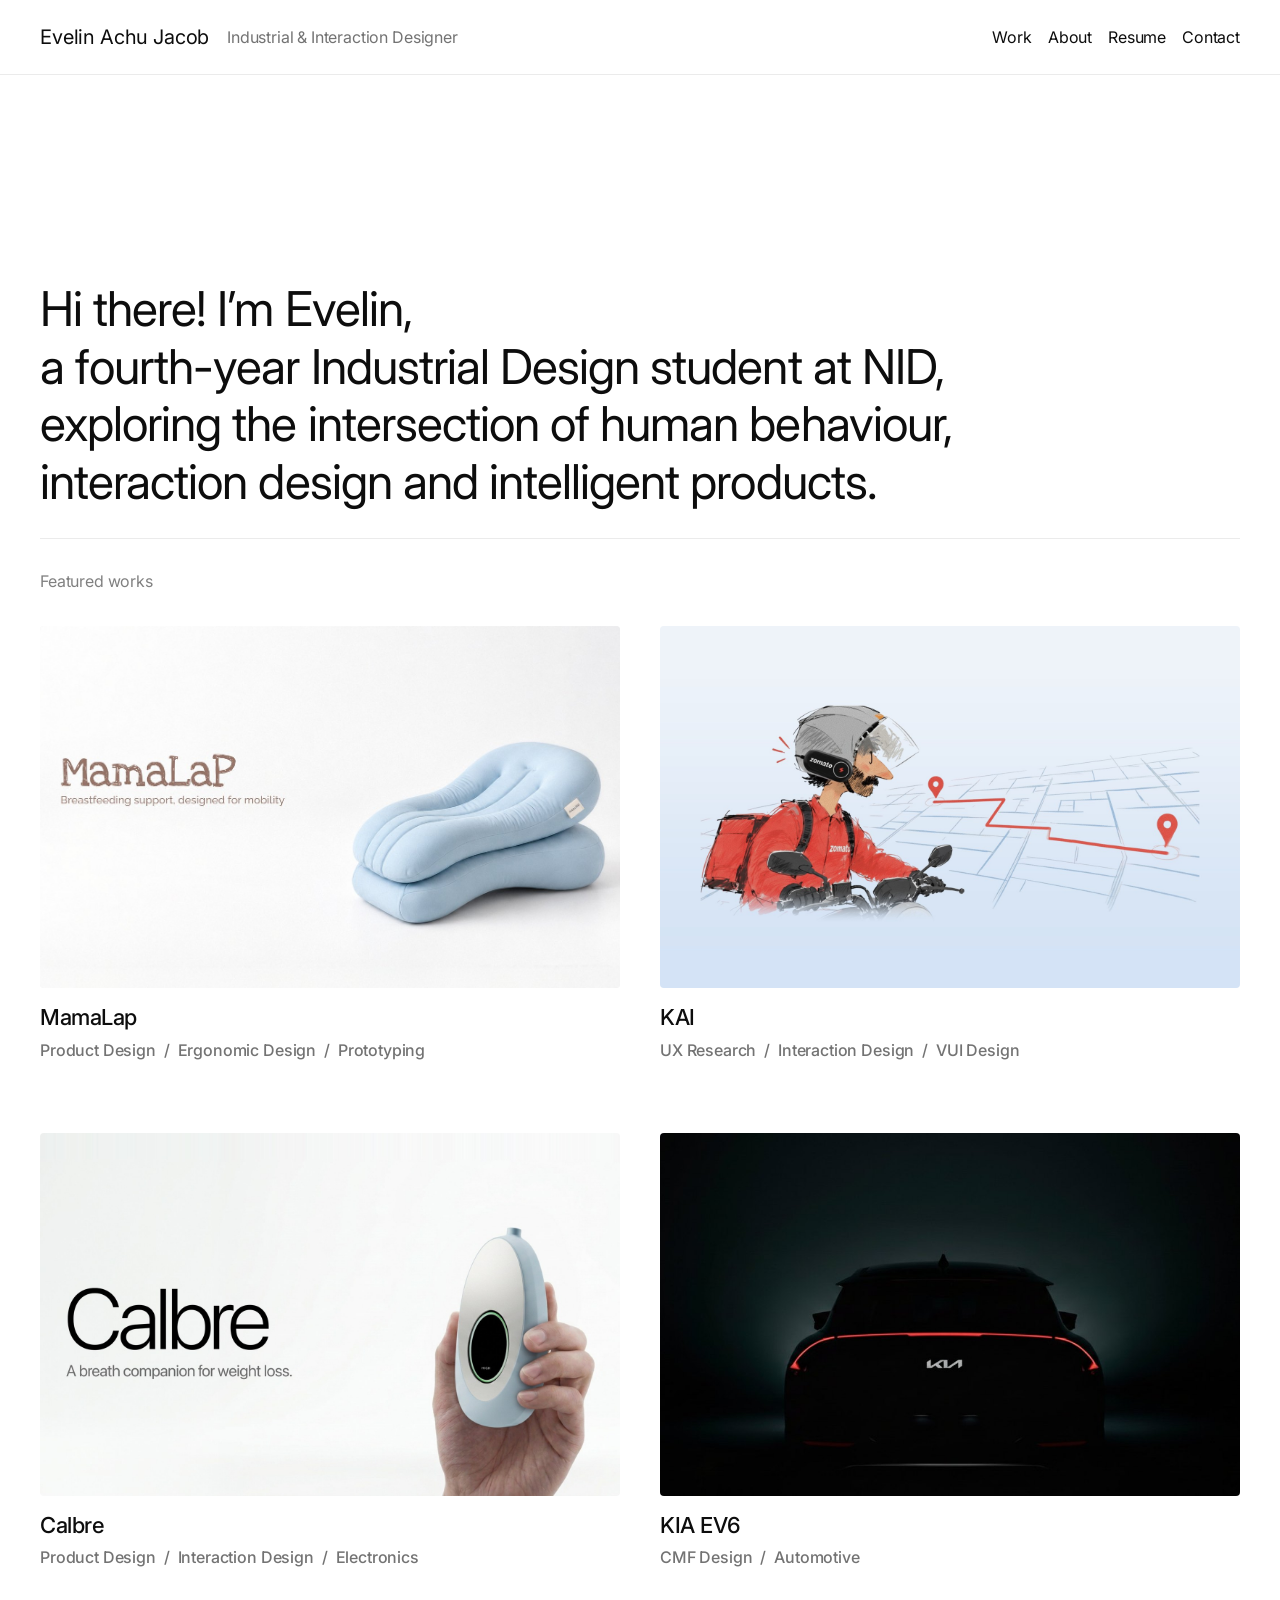
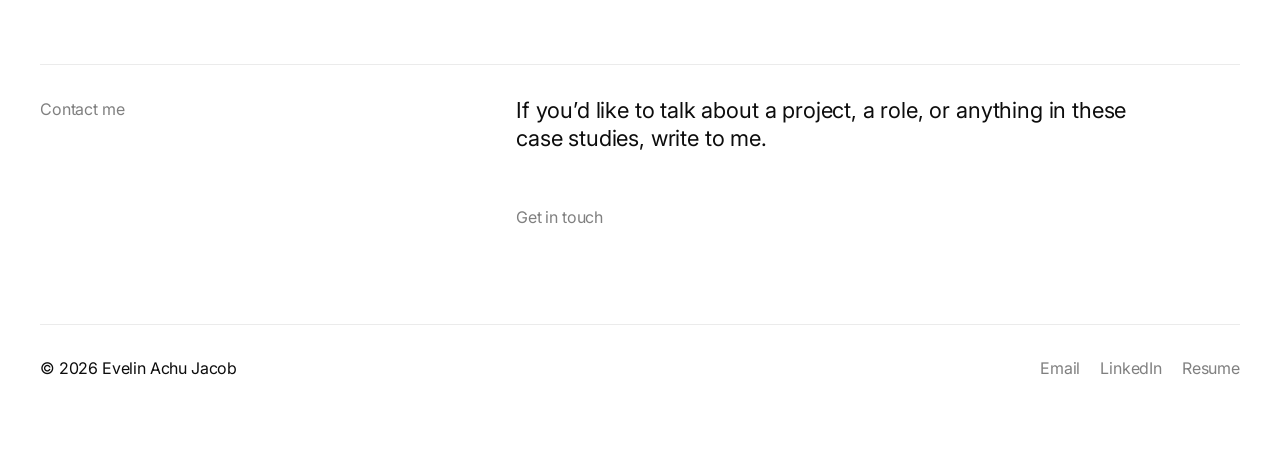
==== index.html @ afe56966 "About page and "Next project" at the end of each case study about.html after poombloom.com/about: bi" ====
<!doctype html>
<html lang="en">
<meta charset="utf-8">
<meta name="viewport" content="width=device-width,initial-scale=1">
<title>Evelin Achu Jacob</title>
<script src="cursor.js"></script>
<meta name="description" content="Evelin Achu Jacob, a fourth-year Industrial Design student at NID exploring human behaviour, interaction design and intelligent products.">
<link rel="stylesheet" href="https://fonts.googleapis.com/css2?family=Inter:opsz,wght@14..32,300..500&display=swap">
<style>
/* layout after poombloom.com: header row, big greeting, label/content rows split by hairlines */
:root{
  --ink:#0d0d0d; --soft:#737373; --mute:#808080; --line:#ebebeb; --bg:#fff;
  --sans:"Inter",system-ui,-apple-system,sans-serif;
  --ease:cubic-bezier(.16,1,.3,1);
}
*{box-sizing:border-box}
html{scroll-behavior:smooth}
body{margin:0;background:var(--bg);color:var(--ink);font:400 16px/1.4 var(--sans);font-optical-sizing:auto;letter-spacing:-.01em;-webkit-font-smoothing:antialiased}
a{color:inherit;text-decoration:none}
img{display:block;max-width:100%}
.pad{padding:0 40px}

/* header */
.head{height:75px;display:flex;align-items:center;border-bottom:1px solid var(--line)}
.head .name{font-size:20px;width:187px}
.head .role{color:var(--soft)}
.head nav{margin-left:auto;display:flex;gap:16px}
.head nav a{transition:color .2s}
.head nav a:hover{color:var(--soft)}

/* greeting */
.hero{padding-top:205px;padding-bottom:28px}
.hero h1{margin:0;font-weight:400;font-size:48px;line-height:1.2;letter-spacing:-.02em}

/* label / content rows */
.row{border-top:1px solid var(--line)}
.bar{display:flex;justify-content:space-between;align-items:baseline;padding:31px 0 33px}
.label{color:var(--mute);margin:0}
.split{display:grid;grid-template-columns:476px 1fr;padding:32px 0 96px}
.split .label{line-height:1.5}

/* work grid */
.work{padding-bottom:96px}
.grid{display:grid;grid-template-columns:1fr 1fr;column-gap:40px;row-gap:72px}
.card{position:relative;display:block}
.card .img{position:relative;aspect-ratio:16/10;overflow:hidden;border-radius:4px;background:#f3f3f3}
.card img{width:100%;height:100%;object-fit:cover;transition:transform .8s var(--ease)}
/* hover: a slight zoom and a one-line description on a soft dark fade (no white wash) */
.hint{position:absolute;left:0;right:0;bottom:0;margin:0;padding:56px 24px 20px;color:#fff;line-height:1.35;background:linear-gradient(to top,rgba(13,13,13,.55),rgba(13,13,13,0));opacity:0;transform:translateY(8px);transition:opacity .45s var(--ease),transform .6s var(--ease)}
.card:hover img,.card:focus-visible img{transform:scale(1.03)}
.card:hover .hint,.card:focus-visible .hint{opacity:1;transform:none}
/* title + tags under each picture, after poombloom.com/work */
.meta{padding-top:16px}
.meta h2{margin:0;font-weight:500;font-size:22px;line-height:1.2;letter-spacing:-.02em}
.tags{margin:8px 0 0;color:var(--soft);font-weight:500}
.tags span+span::before{content:"/";margin:0 8px}

/* about + contact */
.big{margin:0;max-width:620px;font-size:22px;line-height:1.24}
.small{margin:24px 0 0;max-width:620px;color:var(--soft)}
.quote{margin:24px 0 0;max-width:620px;color:var(--soft)}
.quote cite{font-style:normal;white-space:nowrap}
.more{display:inline-block;margin-top:54px;color:var(--mute);transition:color .2s}
.more:hover{color:var(--ink)}

/* footer */
footer{display:flex;justify-content:space-between;align-items:baseline;padding:32px 0 72px}
footer .links{display:flex;gap:20px}
footer .links a{color:var(--mute);transition:color .2s}
footer .links a:hover{color:var(--ink)}

/* sections rise into view */
.rise{opacity:0;transform:translateY(60px);transition:opacity .9s var(--ease),transform .9s var(--ease)}
.rise.in{opacity:1;transform:none}

@media (max-width:1199px){
  .split{grid-template-columns:1fr;row-gap:20px}
  .head .role{display:none}
}
@media (max-width:809px){
  .pad{padding:0 20px}
  .head .name{width:auto;font-size:17px}
  .head nav{gap:14px}
  .head .nav-work{display:none}
  .hero{padding-top:110px}
  .hero h1{font-size:34px}
  .hero h1 br{display:none}
  .grid{grid-template-columns:1fr;row-gap:48px}
  .meta h2{font-size:19px}
  .split,.work{padding-bottom:64px}
  footer{flex-direction:column;gap:14px}
}
@media (prefers-reduced-motion:reduce){
  .rise{opacity:1;transform:none;transition:none}
  .card img,.hint{transition:none}
}
</style>

<header class="head pad">
  <a class="name" href="./">Evelin Achu Jacob</a>
  <span class="role">Industrial &amp; Interaction Designer</span>
  <nav>
    <a class="nav-work" href="#work">Work</a>
    <a href="about.html">About</a>
    <a href="resume.pdf" target="_blank" rel="noopener" data-cursor-text="Open resume">Resume</a>
    <a href="#contact">Contact</a>
  </nav>
</header>

<main>
  <section class="hero pad rise">
    <h1>Hi there! I&rsquo;m Evelin,<br>a fourth-year Industrial Design student at NID,<br>exploring the intersection of human behaviour,<br>interaction design and intelligent products.</h1>
  </section>

  <section class="work pad rise" id="work">
    <div class="row bar">
      <p class="label">Featured works</p>
    </div>
    <!-- reading order across the rows: SPD, KAI, TCP, CMF -->
    <div class="grid">
      <a class="card" href="mamalap.html">
        <div class="img"><img style="object-position:69% 50%" src="images/home/spd-mamalap-hero-v2.jpg" width="1420" height="799" alt="MamaLap, a light blue two-part breastfeeding lap pillow, with the MamaLap wordmark"><p class="hint">Breastfeeding support for new mothers &middot; 2025</p></div>
        <div class="meta"><h2>MamaLap</h2><p class="tags"><span>Product Design</span><span>Ergonomic Design</span><span>Prototyping</span></p></div>
      </a>
      <a class="card" href="kai.html">
        <div class="img"><img src="images/home/kai.jpg?v=1030" width="1600" height="1000" alt="Delivery rider with a voice navigation device on the helmet"><p class="hint">Voice navigation for delivery riders &middot; 2026</p></div>
        <div class="meta"><h2>KAI</h2><p class="tags"><span>UX Research</span><span>Interaction Design</span><span>VUI Design</span></p></div>
      </a>
      <a class="card" href="calbre.html">
        <div class="img"><img src="images/home/tcp-calbre.jpg?v=1029" width="1600" height="1000" alt="Calbre, a handheld breath device"><p class="hint">A breath companion for weight maintenance &middot; 2026</p></div>
        <div class="meta"><h2>Calbre</h2><p class="tags"><span>Product Design</span><span>Interaction Design</span><span>Electronics</span></p></div>
      </a>
      <a class="card" href="cmf.html">
        <div class="img"><img src="images/home/cmf-ev6.jpg" width="1300" height="644" alt="Kia EV6 rear lights at night"><p class="hint">Colour, material and finish &middot; 2025</p></div>
        <div class="meta"><h2>KIA EV6</h2><p class="tags"><span>CMF Design</span><span>Automotive</span></p></div>
      </a>
    </div>
  </section>

  <section class="pad rise" id="contact">
    <div class="row split">
      <p class="label">Contact me</p>
      <div>
        <p class="big">If you&rsquo;d like to talk about a project, a role, or anything in these case studies, write to me.</p>
        <a class="more" href="mailto:jacobevelyn009@gmail.com">Get in touch</a>
      </div>
    </div>
  </section>
</main>

<div class="pad">
  <footer class="row">
    <span>&copy; 2026 Evelin Achu Jacob</span>
    <span class="links">
      <a href="mailto:jacobevelyn009@gmail.com">Email</a>
      <a href="https://www.linkedin.com/in/evelin-achu-jacob-a696622b6/" target="_blank" rel="noopener">LinkedIn</a>
      <a href="resume.pdf" target="_blank" rel="noopener" data-cursor-text="Open resume">Resume</a>
    </span>
  </footer>
</div>

<script>
(function(){
  var els=document.querySelectorAll('.rise');
  if(!('IntersectionObserver' in window)){ els.forEach(function(e){e.classList.add('in')}); return; }
  var io=new IntersectionObserver(function(es){
    es.forEach(function(e){ if(e.isIntersecting){ e.target.classList.add('in'); io.unobserve(e.target); } });
  },{rootMargin:'0px 0px -8% 0px'});
  els.forEach(function(e){ io.observe(e); });
})();
</script>
</html>
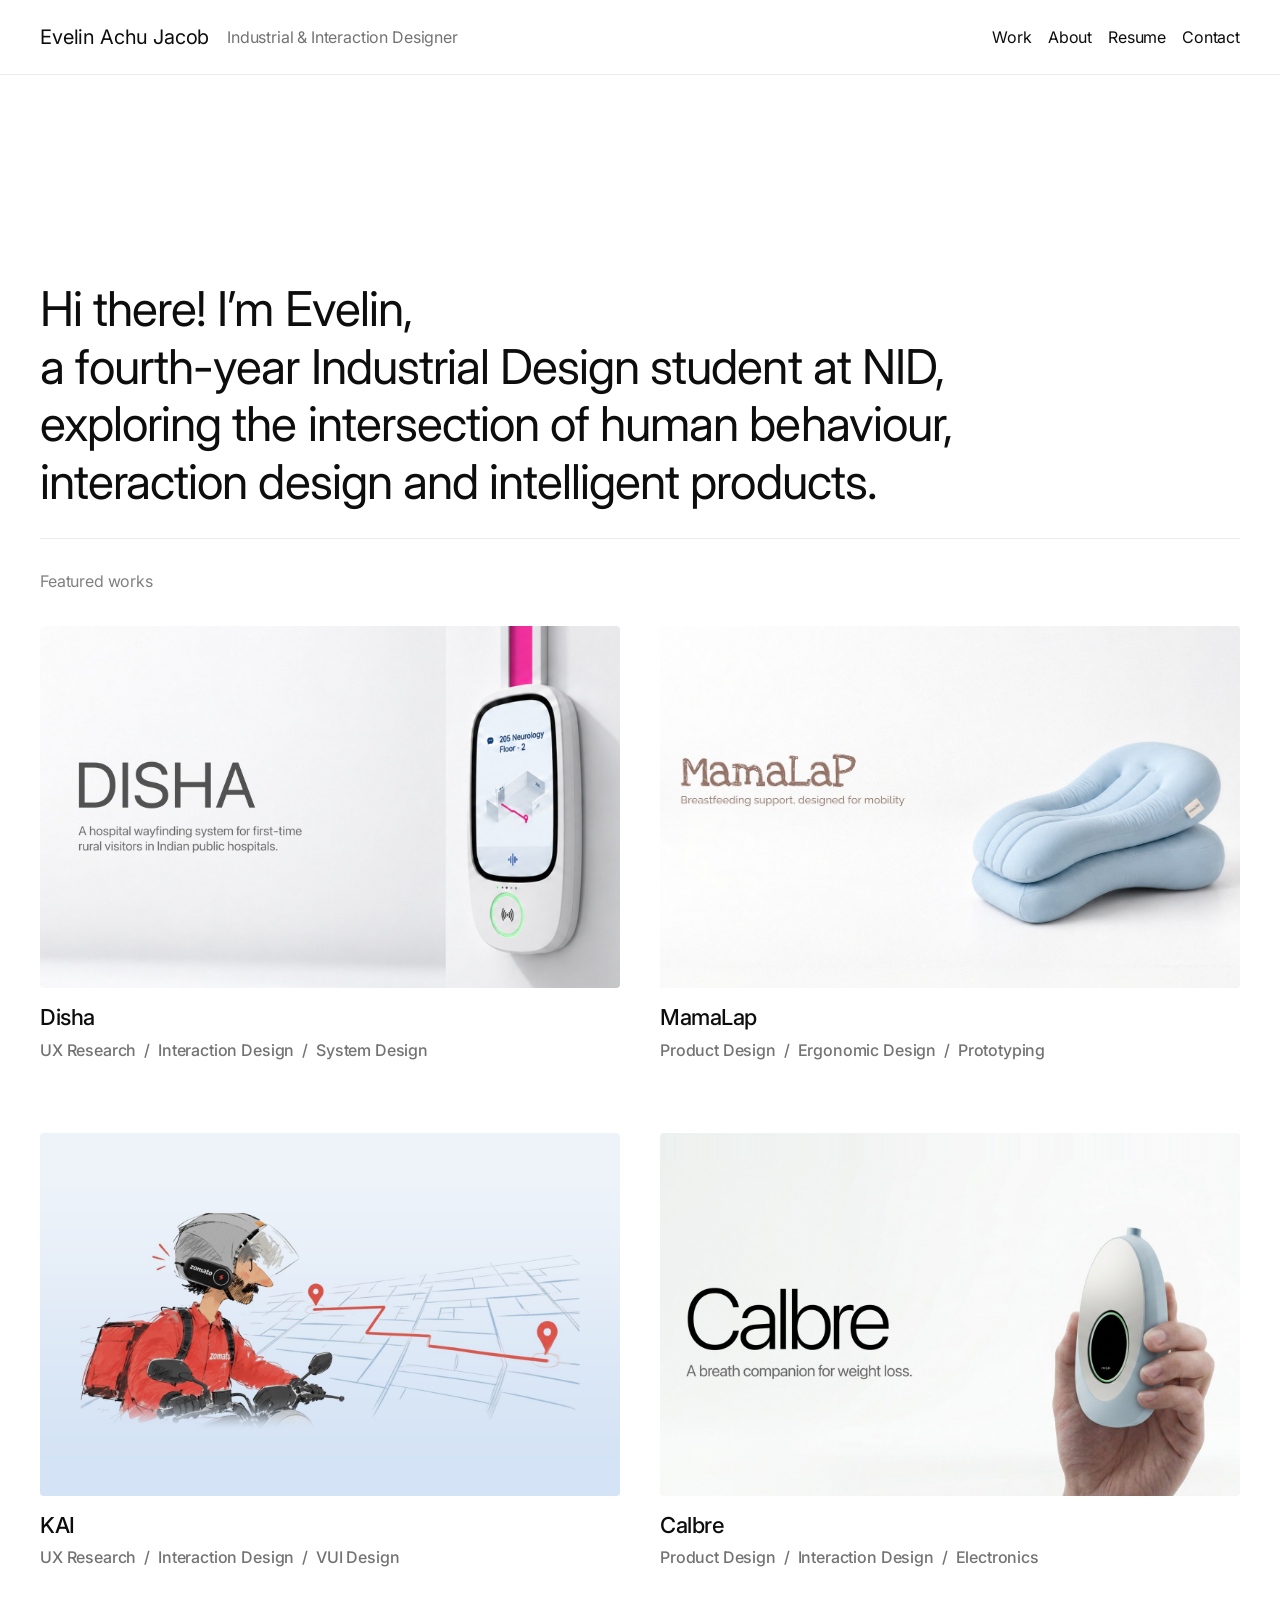
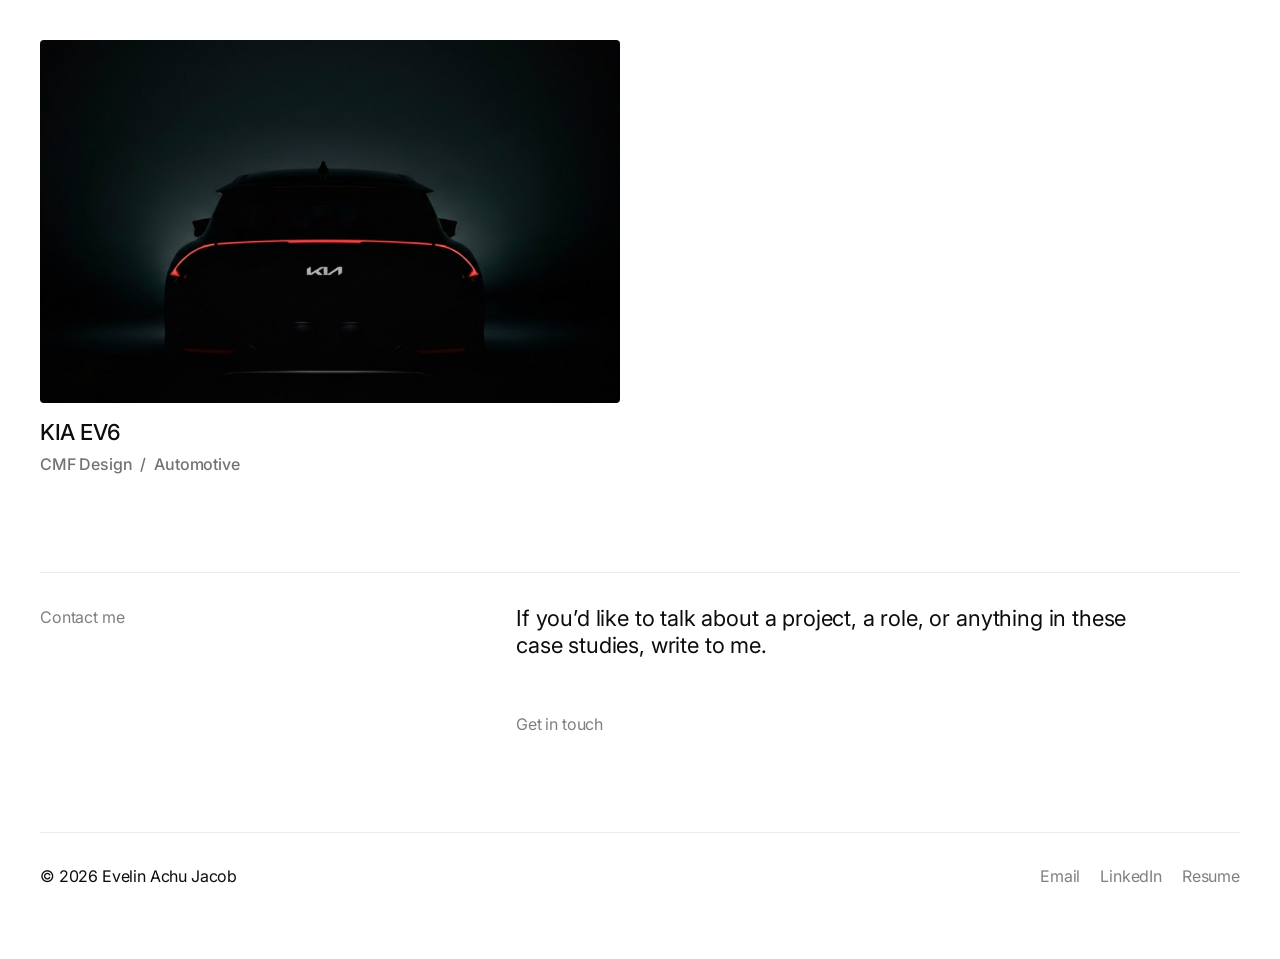
==== commit 25ba2ea2: "Disha case study from Figma Desktop - 1, first on the homepage disha.html is a Figma-canvas copy of " ====
--- a/index.html
+++ b/index.html
@@ -116,8 +116,12 @@
     <div class="row bar">
       <p class="label">Featured works</p>
     </div>
-    <!-- reading order across the rows: SPD, KAI, TCP, CMF -->
+    <!-- reading order across the rows: Disha, SPD, KAI, TCP, CMF -->
     <div class="grid">
+      <a class="card" href="disha.html">
+        <div class="img"><img src="images/home/disha.jpg?v=1103" width="1600" height="1000" alt="Disha, a wall-mounted hospital wayfinding kiosk"><p class="hint">Hospital wayfinding for first-time rural visitors</p></div>
+        <div class="meta"><h2>Disha</h2><p class="tags"><span>UX Research</span><span>Interaction Design</span><span>System Design</span></p></div>
+      </a>
       <a class="card" href="mamalap.html">
         <div class="img"><img style="object-position:69% 50%" src="images/home/spd-mamalap-hero-v2.jpg" width="1420" height="799" alt="MamaLap, a light blue two-part breastfeeding lap pillow, with the MamaLap wordmark"><p class="hint">Breastfeeding support for new mothers &middot; 2025</p></div>
         <div class="meta"><h2>MamaLap</h2><p class="tags"><span>Product Design</span><span>Ergonomic Design</span><span>Prototyping</span></p></div>
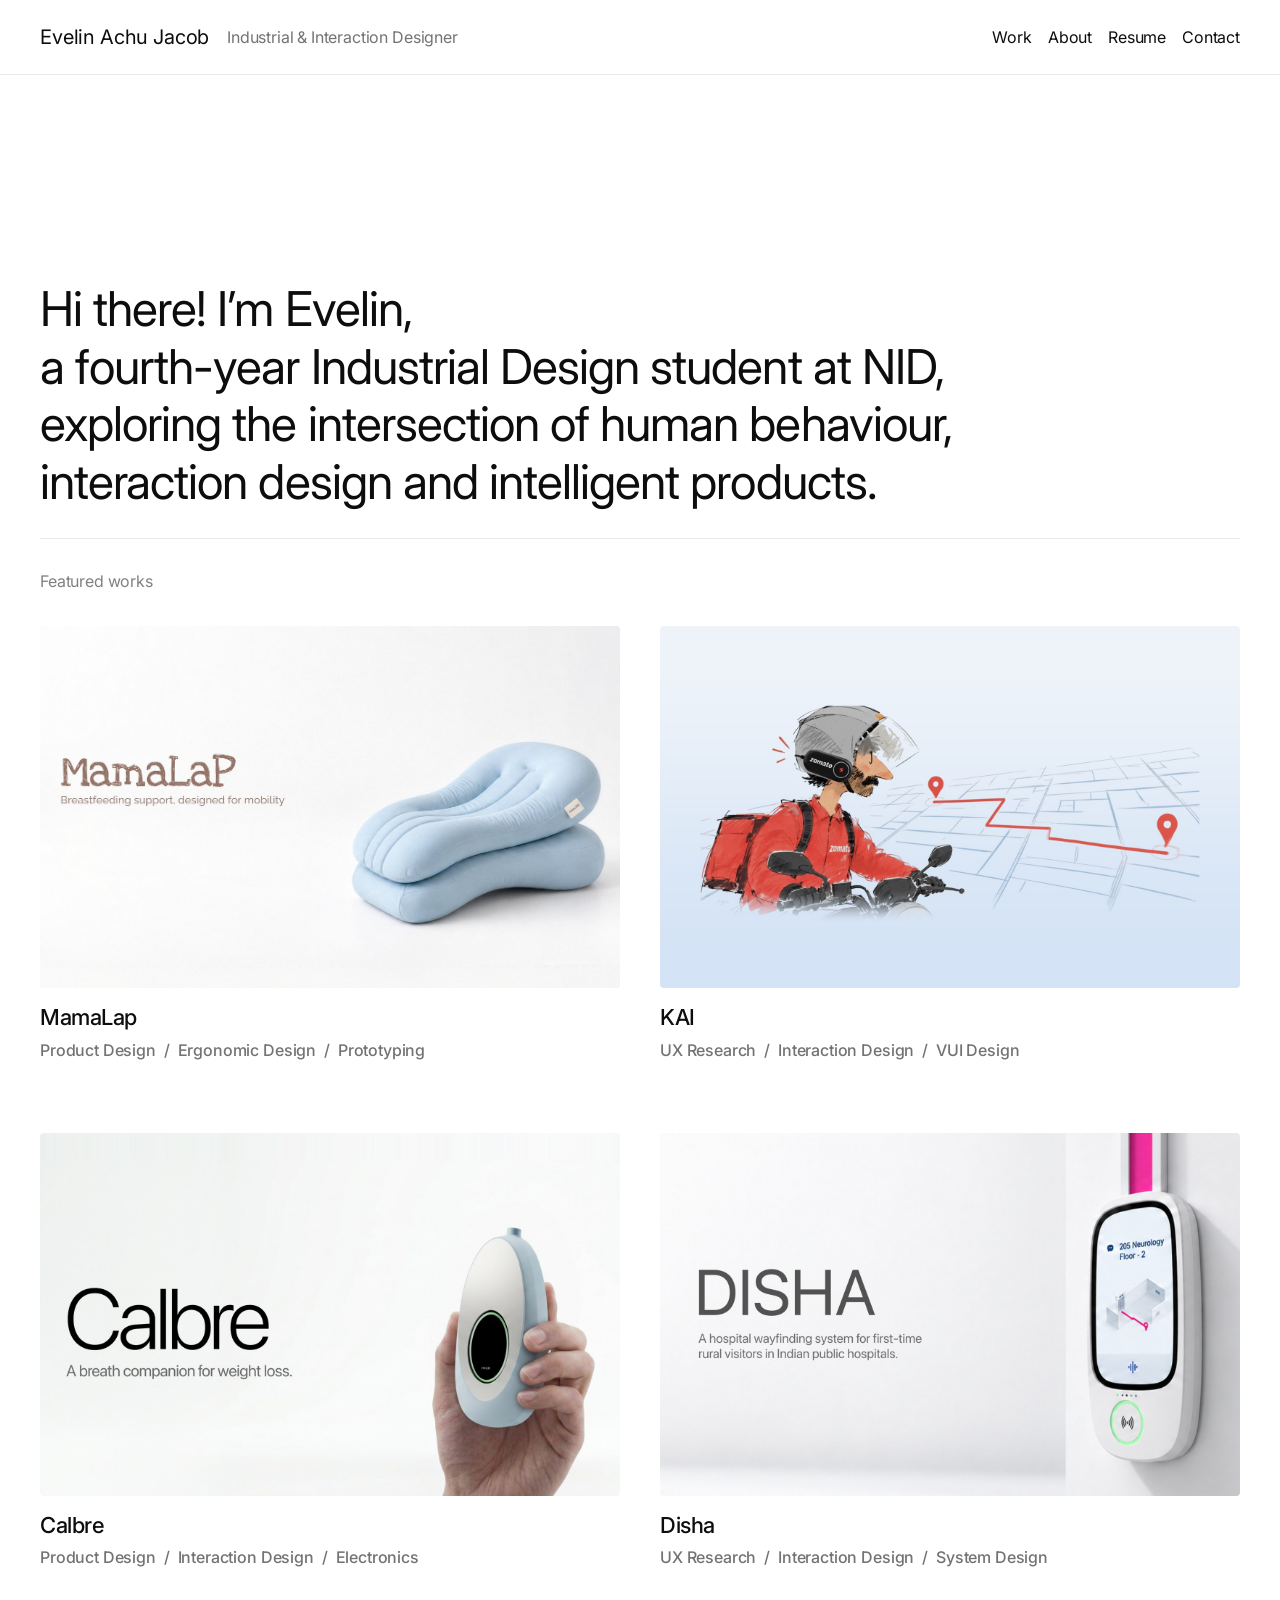
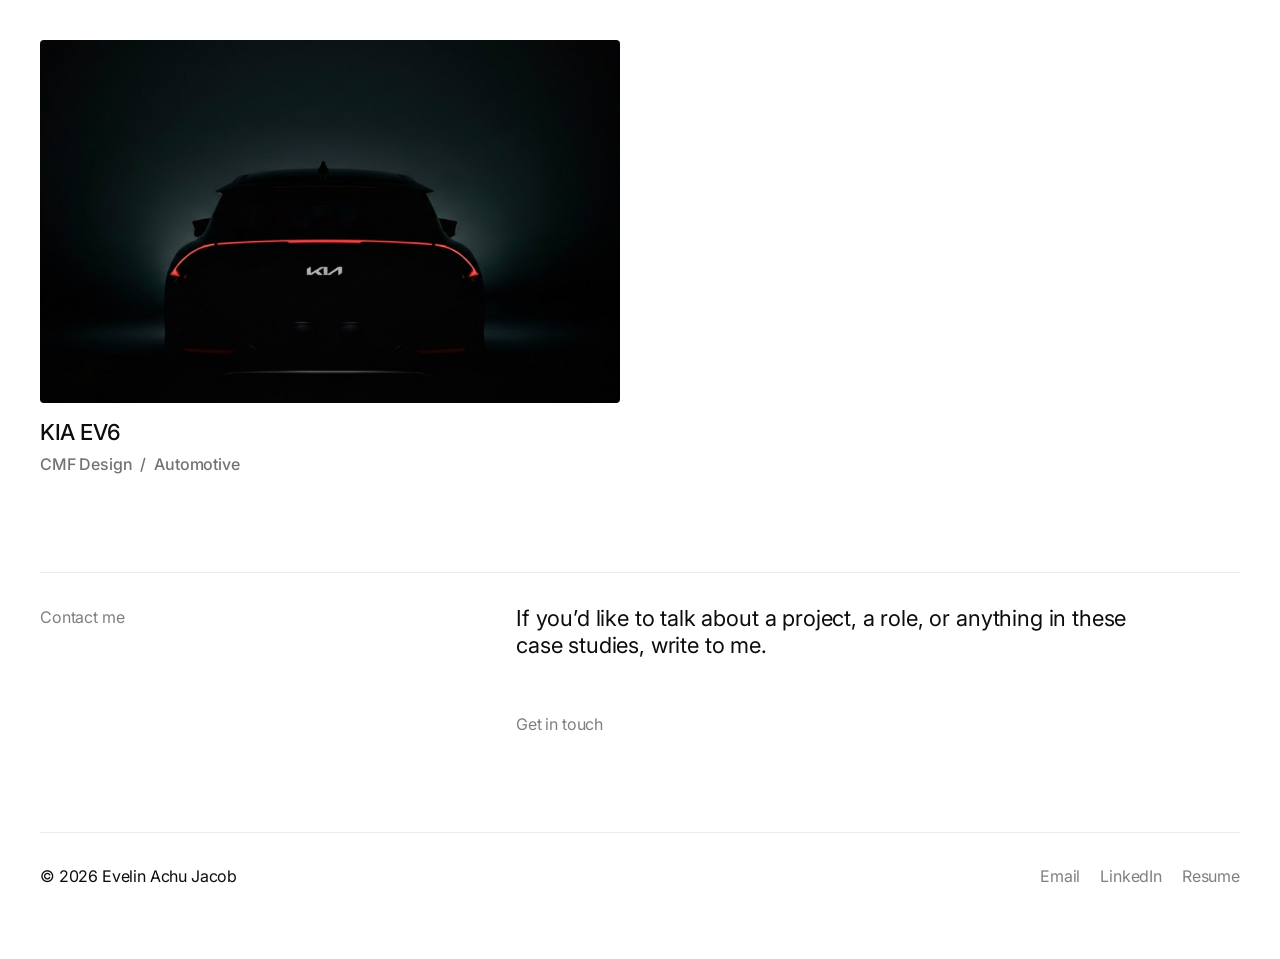
==== commit 5695b0eb: "Disha 4th on the homepage; "Selected direction" label added Homepage order is MamaLap, KAI, Calbre, " ====
--- a/index.html
+++ b/index.html
@@ -116,12 +116,8 @@
     <div class="row bar">
       <p class="label">Featured works</p>
     </div>
-    <!-- reading order across the rows: Disha, SPD, KAI, TCP, CMF -->
+    <!-- reading order across the rows: SPD, KAI, TCP, Disha, CMF -->
     <div class="grid">
-      <a class="card" href="disha.html">
-        <div class="img"><img src="images/home/disha.jpg?v=1103" width="1600" height="1000" alt="Disha, a wall-mounted hospital wayfinding kiosk"><p class="hint">Hospital wayfinding for first-time rural visitors</p></div>
-        <div class="meta"><h2>Disha</h2><p class="tags"><span>UX Research</span><span>Interaction Design</span><span>System Design</span></p></div>
-      </a>
       <a class="card" href="mamalap.html">
         <div class="img"><img style="object-position:69% 50%" src="images/home/spd-mamalap-hero-v2.jpg" width="1420" height="799" alt="MamaLap, a light blue two-part breastfeeding lap pillow, with the MamaLap wordmark"><p class="hint">Breastfeeding support for new mothers &middot; 2025</p></div>
         <div class="meta"><h2>MamaLap</h2><p class="tags"><span>Product Design</span><span>Ergonomic Design</span><span>Prototyping</span></p></div>
@@ -133,6 +129,10 @@
       <a class="card" href="calbre.html">
         <div class="img"><img src="images/home/tcp-calbre.jpg?v=1029" width="1600" height="1000" alt="Calbre, a handheld breath device"><p class="hint">A breath companion for weight maintenance &middot; 2026</p></div>
         <div class="meta"><h2>Calbre</h2><p class="tags"><span>Product Design</span><span>Interaction Design</span><span>Electronics</span></p></div>
+      </a>
+      <a class="card" href="disha.html">
+        <div class="img"><img src="images/home/disha.jpg?v=1103" width="1600" height="1000" alt="Disha, a wall-mounted hospital wayfinding kiosk"><p class="hint">Hospital wayfinding for first-time rural visitors</p></div>
+        <div class="meta"><h2>Disha</h2><p class="tags"><span>UX Research</span><span>Interaction Design</span><span>System Design</span></p></div>
       </a>
       <a class="card" href="cmf.html">
         <div class="img"><img src="images/home/cmf-ev6.jpg" width="1300" height="644" alt="Kia EV6 rear lights at night"><p class="hint">Colour, material and finish &middot; 2025</p></div>
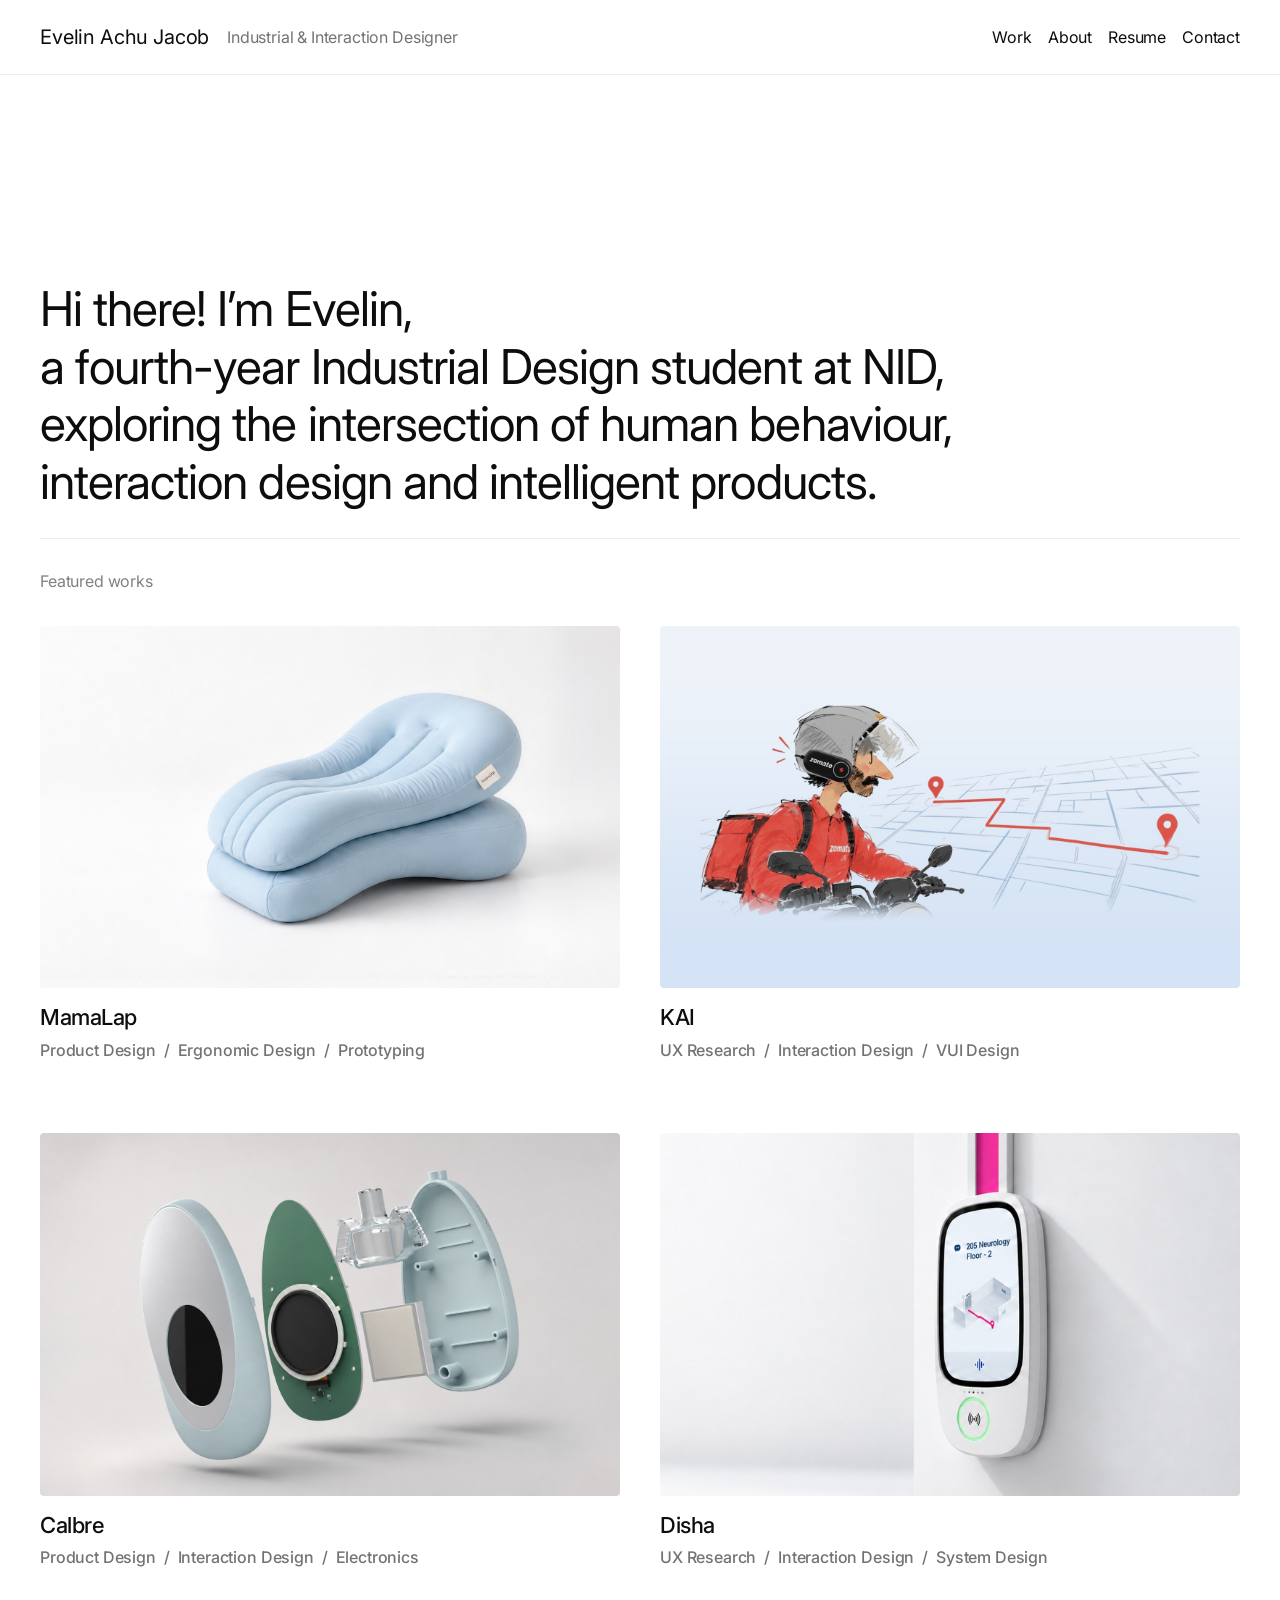
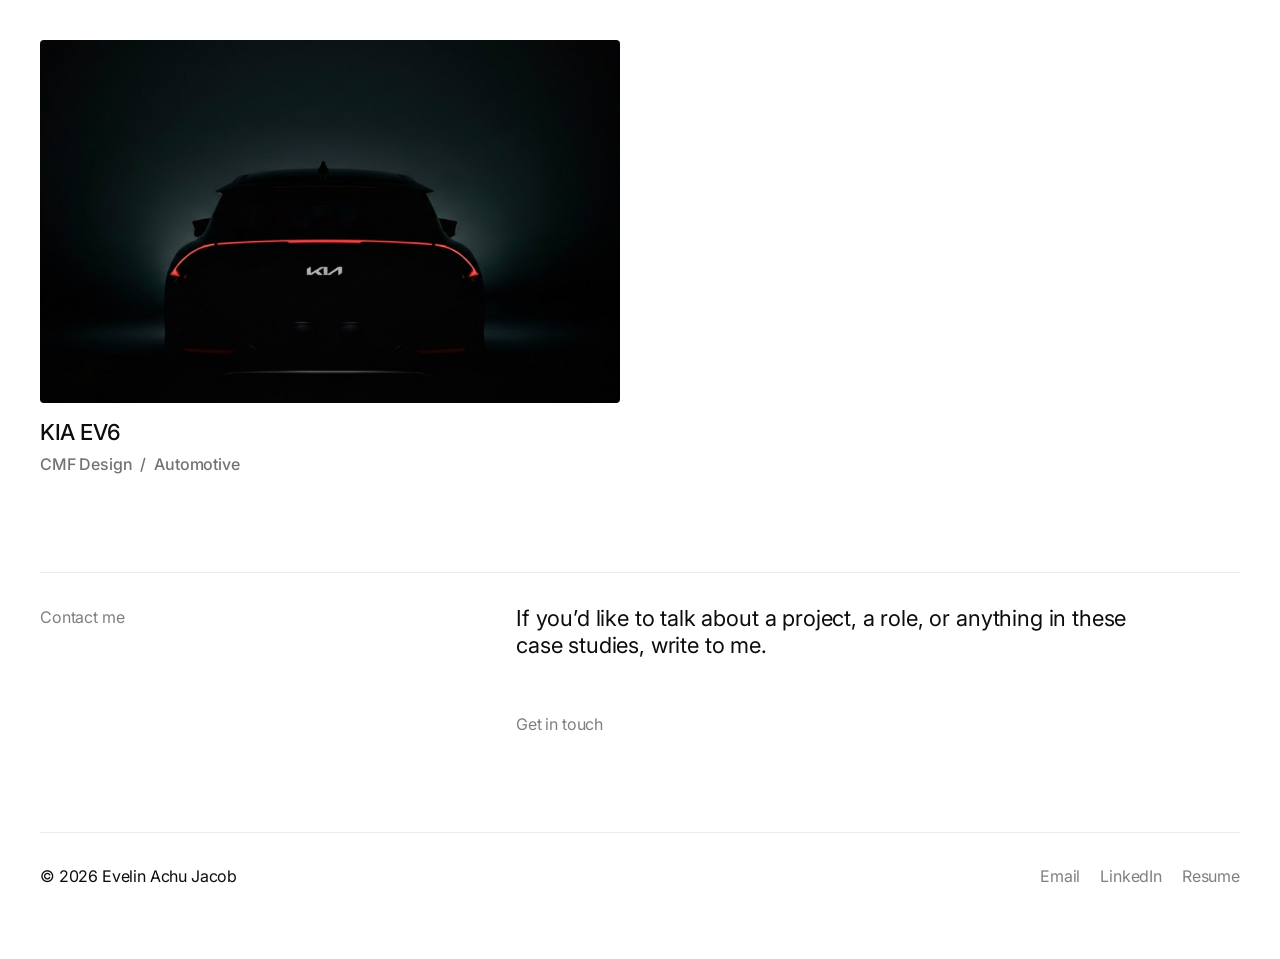
==== commit d219821c: "New homepage thumbnails, Disha page update, photo on About page - MamaLap, Calbre and Disha cards no" ====
--- a/index.html
+++ b/index.html
@@ -119,7 +119,7 @@
     <!-- reading order across the rows: SPD, KAI, TCP, Disha, CMF -->
     <div class="grid">
       <a class="card" href="mamalap.html">
-        <div class="img"><img style="object-position:69% 50%" src="images/home/spd-mamalap-hero-v2.jpg" width="1420" height="799" alt="MamaLap, a light blue two-part breastfeeding lap pillow, with the MamaLap wordmark"><p class="hint">Breastfeeding support for new mothers &middot; 2025</p></div>
+        <div class="img"><img src="images/home/mamalap.jpg?v=1104" width="1600" height="1000" alt="MamaLap, a light blue two-part breastfeeding lap pillow"><p class="hint">Breastfeeding support for new mothers &middot; 2025</p></div>
         <div class="meta"><h2>MamaLap</h2><p class="tags"><span>Product Design</span><span>Ergonomic Design</span><span>Prototyping</span></p></div>
       </a>
       <a class="card" href="kai.html">
@@ -127,11 +127,11 @@
         <div class="meta"><h2>KAI</h2><p class="tags"><span>UX Research</span><span>Interaction Design</span><span>VUI Design</span></p></div>
       </a>
       <a class="card" href="calbre.html">
-        <div class="img"><img src="images/home/tcp-calbre.jpg?v=1029" width="1600" height="1000" alt="Calbre, a handheld breath device"><p class="hint">A breath companion for weight maintenance &middot; 2026</p></div>
+        <div class="img"><img src="images/home/calbre.jpg?v=1104g" width="1586" height="992" alt="Exploded view of Calbre, a handheld breath device: front shell, circuit board with the round display, breath chamber and battery, and back shell"><p class="hint">A breath companion for weight maintenance &middot; 2026</p></div>
         <div class="meta"><h2>Calbre</h2><p class="tags"><span>Product Design</span><span>Interaction Design</span><span>Electronics</span></p></div>
       </a>
       <a class="card" href="disha.html">
-        <div class="img"><img src="images/home/disha.jpg?v=1103" width="1600" height="1000" alt="Disha, a wall-mounted hospital wayfinding kiosk"><p class="hint">Hospital wayfinding for first-time rural visitors</p></div>
+        <div class="img"><img src="images/home/disha.jpg?v=1104" width="1600" height="1000" alt="Disha, a wall-mounted hospital wayfinding kiosk"><p class="hint">Hospital wayfinding for first-time rural visitors</p></div>
         <div class="meta"><h2>Disha</h2><p class="tags"><span>UX Research</span><span>Interaction Design</span><span>System Design</span></p></div>
       </a>
       <a class="card" href="cmf.html">
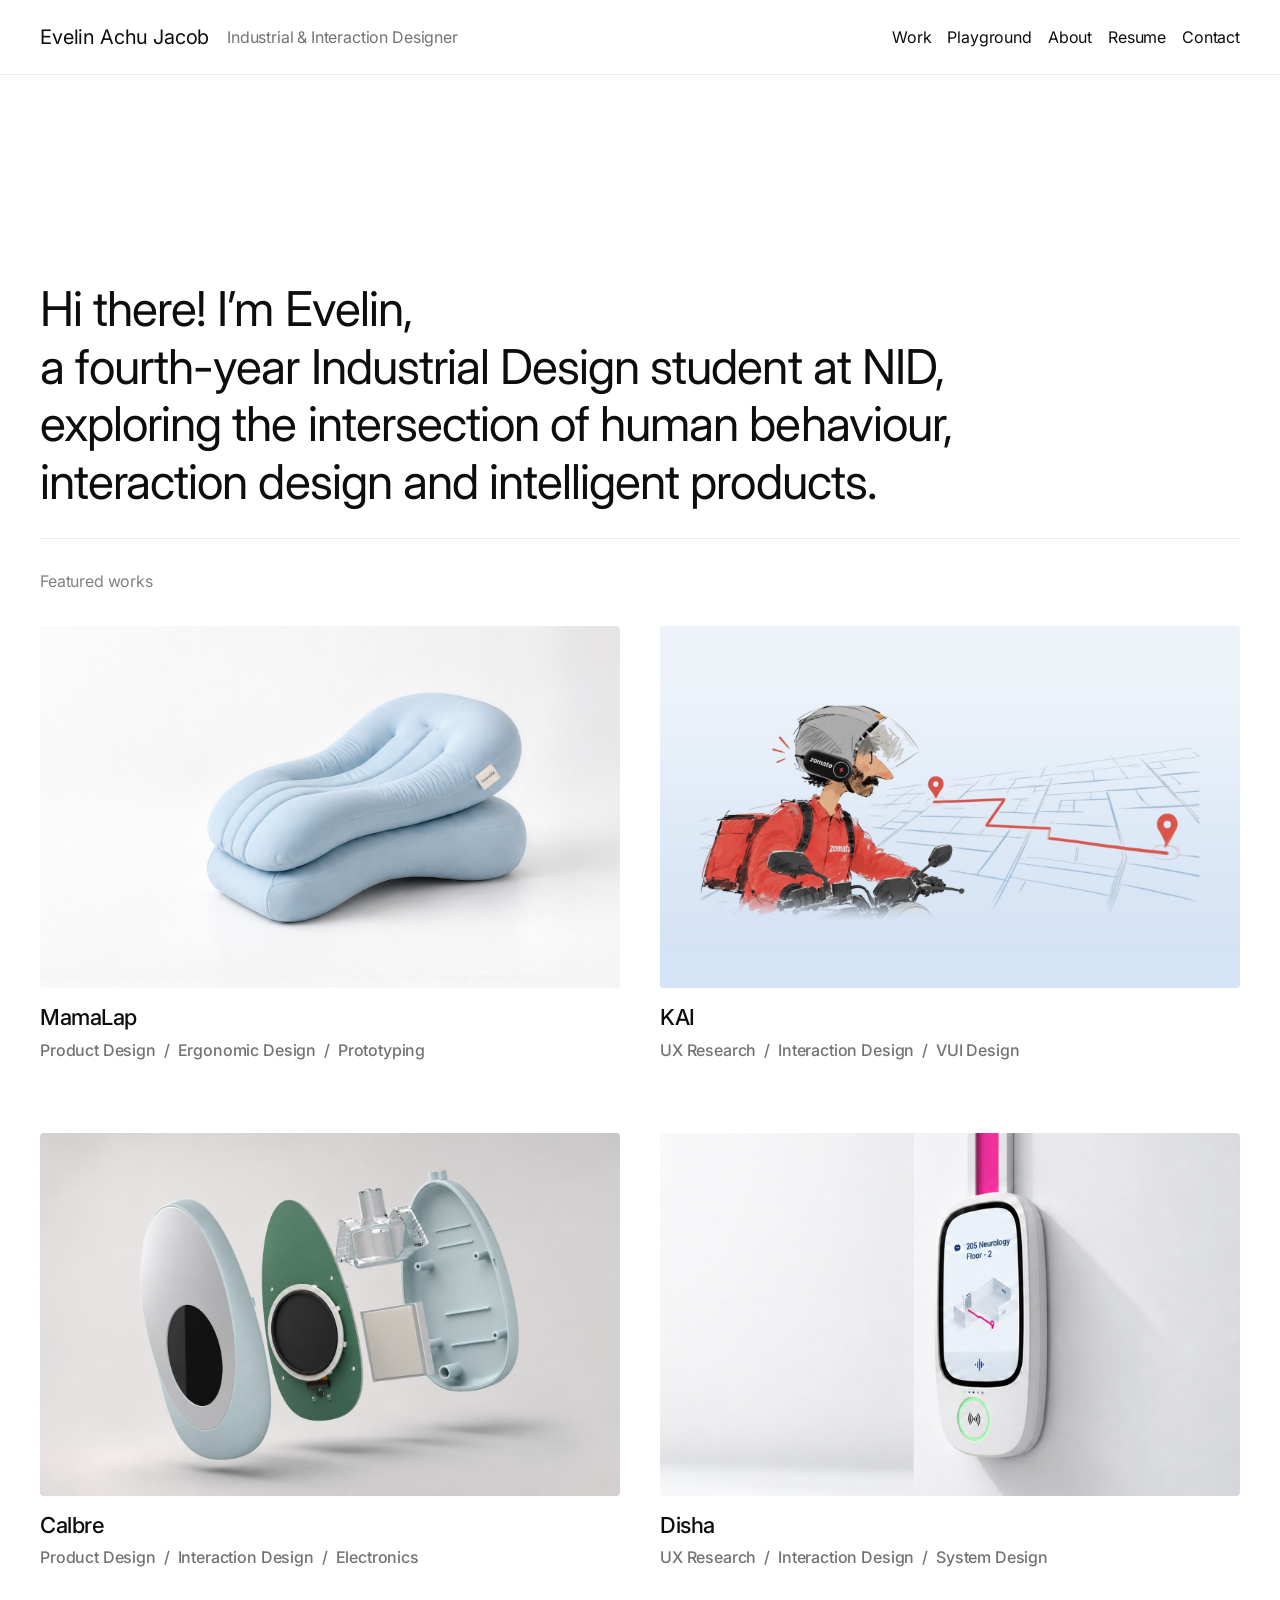
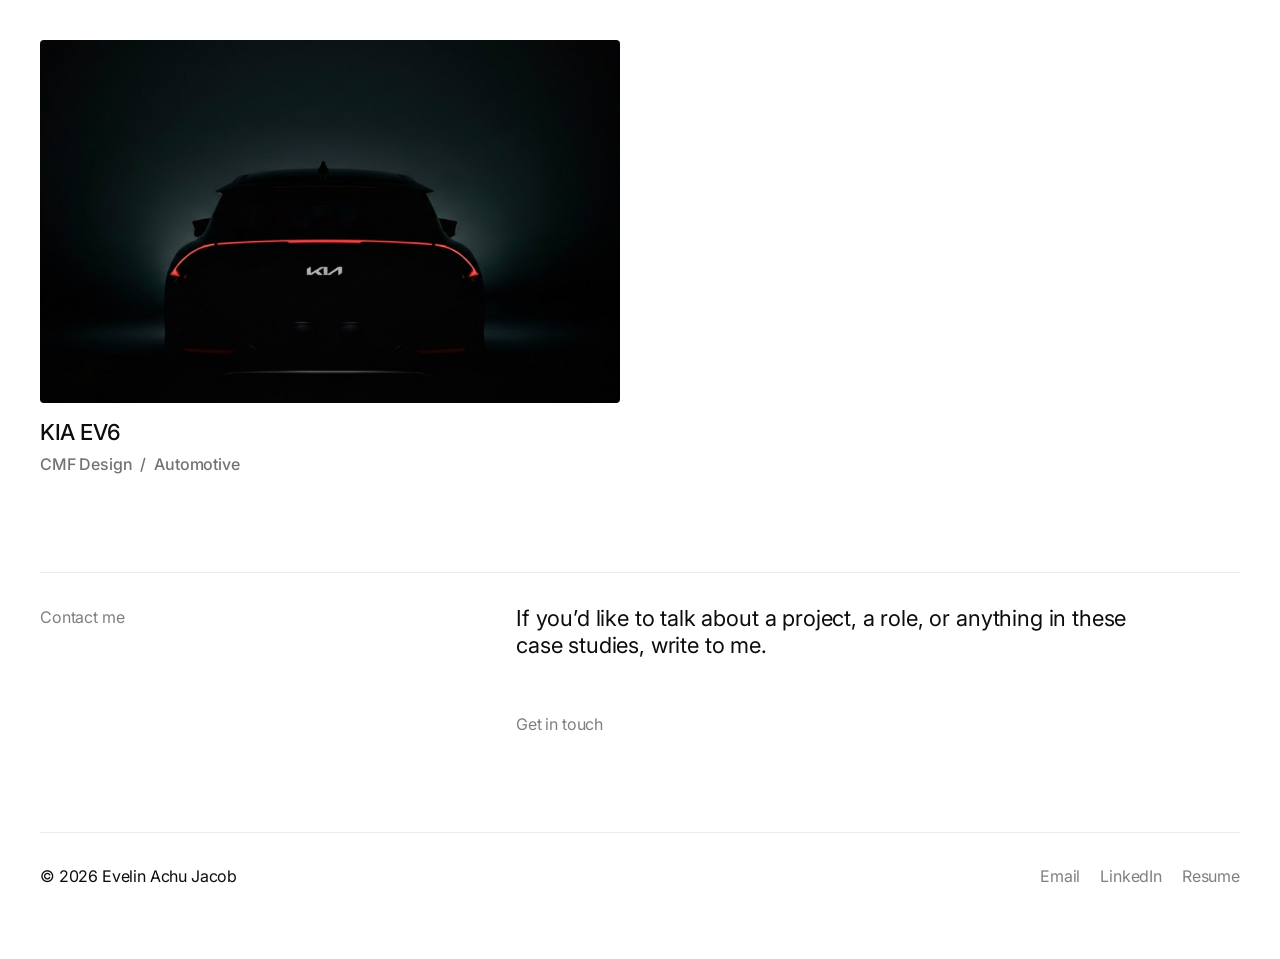
==== commit 8349fb86: "Add Playground page with Calbre in your palm prototype video - New playground.html: hand- and breath" ====
--- a/index.html
+++ b/index.html
@@ -101,6 +101,7 @@
   <span class="role">Industrial &amp; Interaction Designer</span>
   <nav>
     <a class="nav-work" href="#work">Work</a>
+    <a href="playground.html">Playground</a>
     <a href="about.html">About</a>
     <a href="resume.pdf" target="_blank" rel="noopener" data-cursor-text="Open resume">Resume</a>
     <a href="#contact">Contact</a>
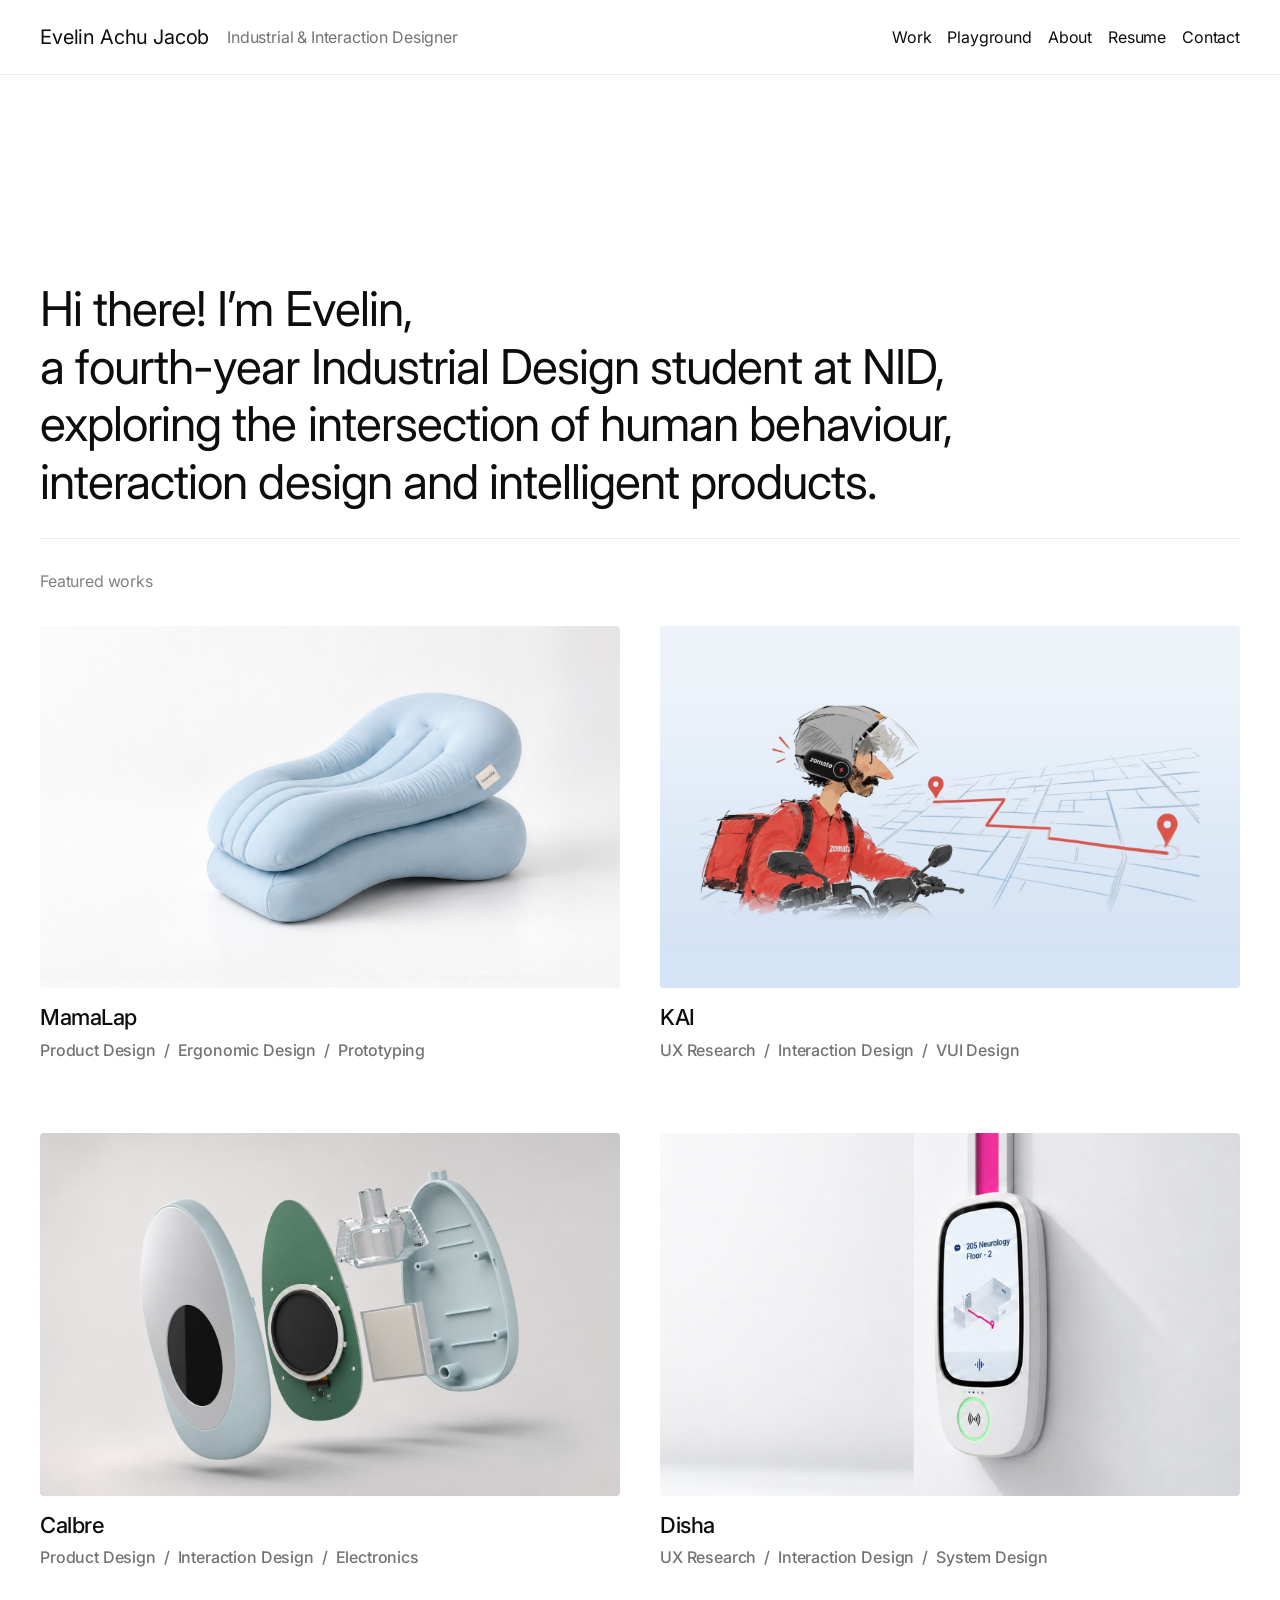
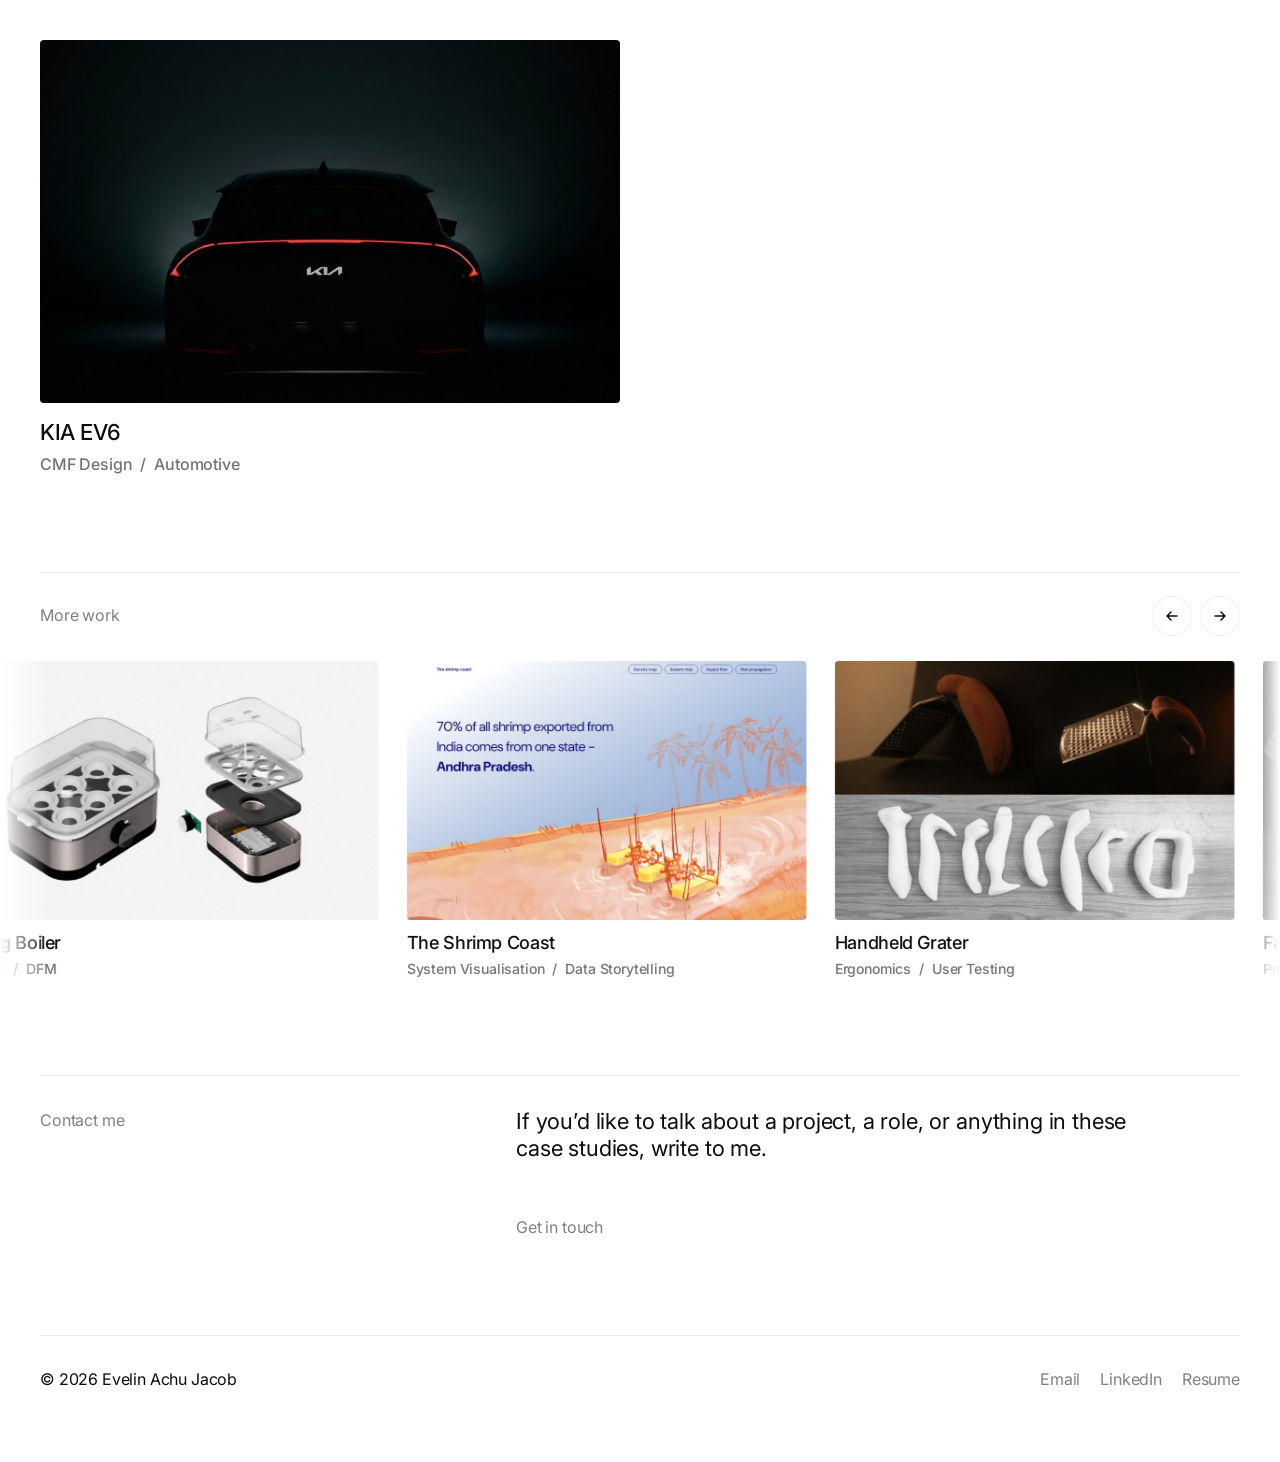
==== commit e0391dd1: "Homepage: More work strip with arrows, and The Shrimp Coast site Adds a looping "More work" strip un" ====
--- a/index.html
+++ b/index.html
@@ -73,6 +73,42 @@
 .rise{opacity:0;transform:translateY(60px);transition:opacity .9s var(--ease),transform .9s var(--ease)}
 .rise.in{opacity:1;transform:none}
 
+
+/* more work: a strip of smaller cards that slides left on a loop, full width, below the featured case studies.
+   The six cards are listed twice so the loop has no jump; the script at the bottom moves the track.
+   Hover or keyboard focus pauses it; the arrows in the label row step one card back or forward. */
+section.more-work{padding-bottom:96px}
+.more-work .bar{align-items:center}
+.arrows{display:flex;gap:8px;margin:-8px 0}
+.arrows button{width:40px;height:40px;display:grid;place-items:center;padding:0;border:1px solid var(--line);border-radius:50%;background:var(--bg);color:var(--ink);cursor:pointer;transition:background .2s,border-color .2s}
+.arrows button:hover{background:#f3f3f3;border-color:#dcdcdc}
+.arrows button:focus-visible{outline:2px solid var(--ink);outline-offset:2px}
+.arrows svg{width:16px;height:16px;fill:none;stroke:currentColor;stroke-width:1.5;stroke-linecap:round;stroke-linejoin:round}
+.marquee{overflow:hidden;-webkit-mask-image:linear-gradient(to right,transparent,#000 48px,#000 calc(100% - 48px),transparent);mask-image:linear-gradient(to right,transparent,#000 48px,#000 calc(100% - 48px),transparent)}
+.track{display:flex;width:max-content;padding-left:40px;will-change:transform}
+.card.sm{flex:none;width:400px;margin-right:28px}
+.card.sm .img{aspect-ratio:428/277}
+.card.sm .hint{padding:40px 18px 14px;font-size:14px}
+.card.sm .meta{padding-top:12px}
+.card.sm .meta h2{font-size:18px}
+.card.sm .tags{margin-top:6px;font-size:14px}
+@media (max-width:809px){
+  .marquee{-webkit-mask-image:none;mask-image:none}
+  .arrows button{width:36px;height:36px}
+  .track{padding-left:20px}
+  .card.sm{width:260px;margin-right:16px}
+  .card.sm .meta h2{font-size:16px}
+  .card.sm .tags{font-size:13px}
+  .card.sm .tags span+span::before{margin:0 5px}
+  section.more-work{padding-bottom:64px}
+}
+/* reduced motion: no sliding; the row scrolls sideways by hand or with the arrows, and the copies are hidden */
+@media (prefers-reduced-motion:reduce){
+  .marquee{overflow-x:auto;-webkit-mask-image:none;mask-image:none;padding:0 40px}
+  .track{transform:none!important;padding-left:0}
+  .track [aria-hidden="true"]{display:none}
+}
+
 @media (max-width:1199px){
   .split{grid-template-columns:1fr;row-gap:20px}
   .head .role{display:none}
@@ -110,7 +146,7 @@
 
 <main>
   <section class="hero pad rise">
-    <h1>Hi there! I&rsquo;m Evelin,<br>a fourth-year Industrial Design student at NID,<br>exploring the intersection of human behaviour,<br>interaction design and intelligent products.</h1>
+    <h1>Hi there! I&rsquo;m Evelin, <br>a fourth-year Industrial Design student at NID, <br>exploring the intersection of human behaviour, <br>interaction design and intelligent products.</h1>
   </section>
 
   <section class="work pad rise" id="work">
@@ -139,6 +175,80 @@
         <div class="img"><img src="images/home/cmf-ev6.jpg" width="1300" height="644" alt="Kia EV6 rear lights at night"><p class="hint">Colour, material and finish &middot; 2025</p></div>
         <div class="meta"><h2>KIA EV6</h2><p class="tags"><span>CMF Design</span><span>Automotive</span></p></div>
       </a>
+    </div>
+  </section>
+
+
+  <section class="more-work rise" id="more">
+    <div class="pad">
+      <div class="row bar">
+        <p class="label">More work</p>
+        <div class="arrows">
+          <button type="button" class="prev" aria-label="Previous project"><svg viewBox="0 0 16 16" aria-hidden="true"><path d="M13 8H3M7 4L3 8l4 4"/></svg></button>
+          <button type="button" class="next" aria-label="Next project"><svg viewBox="0 0 16 16" aria-hidden="true"><path d="M3 8h10M9 4l4 4-4 4"/></svg></button>
+        </div>
+      </div>
+    </div>
+    <div class="marquee">
+     <div class="track">
+      <div class="card sm" tabindex="0">
+        <div class="img"><img src="images/thumbs/egg-boiler.jpg" width="428" height="277" loading="lazy" alt="Egg boiler render, assembled and taken apart"><p class="hint">Teardown and redesign for fewer parts and screws &middot; 2025</p></div>
+        <div class="meta"><h2>Egg Boiler</h2><p class="tags"><span>DFA</span><span>DFM</span></p></div>
+      </div>
+      <a class="card sm" href="shrimp/shrimp_story/index.html" target="_blank" rel="noopener" data-cursor-text="Open website">
+        <div class="img"><img src="images/thumbs/shrimp.jpg" width="856" height="554" loading="lazy" alt="The Shrimp Coast website: a painted shrimp pond with aerators, and the line 70% of all shrimp exported from India comes from one state, Andhra Pradesh"><p class="hint">Bhimavaram shrimp farming, from hatchery to export, as a scroll story &middot; 2026</p></div>
+        <div class="meta"><h2>The Shrimp Coast</h2><p class="tags"><span>System Visualisation</span><span>Data Storytelling</span></p></div>
+      </a>
+      <div class="card sm" tabindex="0">
+        <div class="img"><img src="images/thumbs/grater.jpg" width="428" height="277" loading="lazy" alt="Grater with the new handle, and the row of clay handle models"><p class="hint">Handle redesign, tested on 4 users for pulse, SpO&#8322;, BP and time &middot; 2025</p></div>
+        <div class="meta"><h2>Handheld Grater</h2><p class="tags"><span>Ergonomics</span><span>User Testing</span></p></div>
+      </div>
+      <div class="card sm" tabindex="0">
+        <div class="img"><img src="images/thumbs/steamer.jpg" width="428" height="277" loading="lazy" alt="Facial steamer replica with a green funnel, assembled and opened"><p class="hint">Working replica in heat-bent PVC and vacuum-formed parts &middot; 2024</p></div>
+        <div class="meta"><h2>Facial Steamer</h2><p class="tags"><span>Prototyping</span><span>Vacuum Forming</span></p></div>
+      </div>
+      <div class="card sm" tabindex="0">
+        <div class="img"><img src="images/thumbs/street-dogs.jpg" width="428" height="277" loading="lazy" alt="Street dogs walking down a lane in Mangalagiri"><p class="hint">Field research in a team of 7: 88 dogs counted, 15 sterilised &middot; 2025</p></div>
+        <div class="meta"><h2>Mangalagiri Street Dogs</h2><p class="tags"><span>Design Research</span><span>Systems</span></p></div>
+      </div>
+      <div class="card sm" tabindex="0">
+        <div class="img"><img src="images/thumbs/anveshana.jpg" width="428" height="277" loading="lazy" alt="Anveshana title card beside students sitting outside a school building"><p class="hint">Helping Classes 6&ndash;8 discover their interests and learn by thinking for themselves &middot; 2026</p></div>
+        <div class="meta"><h2>Anveshana</h2><p class="tags"><span>System Design</span><span>Education</span></p></div>
+      </div>
+      <div class="card sm" tabindex="0">
+        <div class="img"><img src="images/thumbs/sugarcane.jpg" width="428" height="277" loading="lazy" alt="Bag made of sugarcane fibre composite, lit from inside"><p class="hint">Thirteen experiments on sugarcane, stalk to fibre composite &middot; with Rashmi Ray &middot; 2026</p></div>
+        <div class="meta"><h2>Sugarcane Fibre</h2><p class="tags"><span>Material Driven Design</span><span>Material Research</span></p></div>
+      </div>
+      <!-- the same six again, hidden from screen readers, so the loop joins up -->
+      <div class="card sm" aria-hidden="true">
+        <div class="img"><img src="images/thumbs/egg-boiler.jpg" width="428" height="277" loading="lazy" alt=""><p class="hint">Teardown and redesign for fewer parts and screws &middot; 2025</p></div>
+        <div class="meta"><h2>Egg Boiler</h2><p class="tags"><span>DFA</span><span>DFM</span></p></div>
+      </div>
+      <a class="card sm" href="shrimp/shrimp_story/index.html" target="_blank" rel="noopener" data-cursor-text="Open website" aria-hidden="true" tabindex="-1">
+        <div class="img"><img src="images/thumbs/shrimp.jpg" width="856" height="554" loading="lazy" alt=""><p class="hint">Bhimavaram shrimp farming, from hatchery to export, as a scroll story &middot; 2026</p></div>
+        <div class="meta"><h2>The Shrimp Coast</h2><p class="tags"><span>System Visualisation</span><span>Data Storytelling</span></p></div>
+      </a>
+      <div class="card sm" aria-hidden="true">
+        <div class="img"><img src="images/thumbs/grater.jpg" width="428" height="277" loading="lazy" alt=""><p class="hint">Handle redesign, tested on 4 users for pulse, SpO&#8322;, BP and time &middot; 2025</p></div>
+        <div class="meta"><h2>Handheld Grater</h2><p class="tags"><span>Ergonomics</span><span>User Testing</span></p></div>
+      </div>
+      <div class="card sm" aria-hidden="true">
+        <div class="img"><img src="images/thumbs/steamer.jpg" width="428" height="277" loading="lazy" alt=""><p class="hint">Working replica in heat-bent PVC and vacuum-formed parts &middot; 2024</p></div>
+        <div class="meta"><h2>Facial Steamer</h2><p class="tags"><span>Prototyping</span><span>Vacuum Forming</span></p></div>
+      </div>
+      <div class="card sm" aria-hidden="true">
+        <div class="img"><img src="images/thumbs/street-dogs.jpg" width="428" height="277" loading="lazy" alt=""><p class="hint">Field research in a team of 7: 88 dogs counted, 15 sterilised &middot; 2025</p></div>
+        <div class="meta"><h2>Mangalagiri Street Dogs</h2><p class="tags"><span>Design Research</span><span>Systems</span></p></div>
+      </div>
+      <div class="card sm" aria-hidden="true">
+        <div class="img"><img src="images/thumbs/anveshana.jpg" width="428" height="277" loading="lazy" alt=""><p class="hint">Helping Classes 6&ndash;8 discover their interests and learn by thinking for themselves &middot; 2026</p></div>
+        <div class="meta"><h2>Anveshana</h2><p class="tags"><span>System Design</span><span>Education</span></p></div>
+      </div>
+      <div class="card sm" aria-hidden="true">
+        <div class="img"><img src="images/thumbs/sugarcane.jpg" width="428" height="277" loading="lazy" alt=""><p class="hint">Thirteen experiments on sugarcane, stalk to fibre composite &middot; with Rashmi Ray &middot; 2026</p></div>
+        <div class="meta"><h2>Sugarcane Fibre</h2><p class="tags"><span>Material Driven Design</span><span>Material Research</span></p></div>
+      </div>
+     </div>
     </div>
   </section>
 
@@ -173,5 +283,50 @@
   },{rootMargin:'0px 0px -8% 0px'});
   els.forEach(function(e){ io.observe(e); });
 })();
+
+/* more work strip: slides left by itself, stops while the pointer or keyboard focus is on it,
+   and the arrows glide one card back or forward (then it waits 4 s before sliding again) */
+(function(){
+  var box=document.querySelector('.marquee'), track=box&&box.querySelector('.track');
+  var prev=document.querySelector('.arrows .prev'), next=document.querySelector('.arrows .next');
+  if(!track||!prev||!next) return;
+  var cards=track.children, n=cards.length/2, SPEED=40;   /* px per second */
+  var still=window.matchMedia('(prefers-reduced-motion: reduce)').matches;
+  var x=0, half=1, step=1, last=0, hover=false, rest=0, glide=null;
+
+  function measure(){ half=cards[n].offsetLeft-cards[0].offsetLeft; step=cards[1].offsetLeft-cards[0].offsetLeft; }
+  function wrap(v){ return ((v%half)+half)%half; }
+  function ease(t){ return 1-Math.pow(1-t,3); }
+  measure(); window.addEventListener('resize',measure);
+
+  function go(dir){
+    if(still){ box.scrollBy({left:dir*step}); return; }
+    var now=performance.now(), from=glide?glide.to:x, k=from/step;
+    var to=(dir>0?Math.floor(k+.001)+1:Math.ceil(k-.001)-1)*step;
+    glide={from:x,to:to,t0:now}; rest=now+4000;
+  }
+  prev.addEventListener('click',function(){ go(-1); });
+  next.addEventListener('click',function(){ go(1); });
+  if(still) return;
+
+  box.addEventListener('mouseenter',function(){ hover=true; });
+  box.addEventListener('mouseleave',function(){ hover=false; });
+  box.addEventListener('focusin',function(){ hover=true; });
+  box.addEventListener('focusout',function(){ hover=false; });
+
+  function frame(now){
+    var dt=Math.min((now-(last||now))/1000,.05); last=now;
+    if(glide){
+      var p=Math.min((now-glide.t0)/500,1);
+      x=glide.from+(glide.to-glide.from)*ease(p);
+      if(p===1){ glide=null; x=wrap(x); }
+    } else if(!hover && now>rest){
+      x=wrap(x+SPEED*dt);
+    }
+    track.style.transform='translateX('+(-wrap(x))+'px)';
+    requestAnimationFrame(frame);
+  }
+  requestAnimationFrame(frame);
+})();
 </script>
 </html>
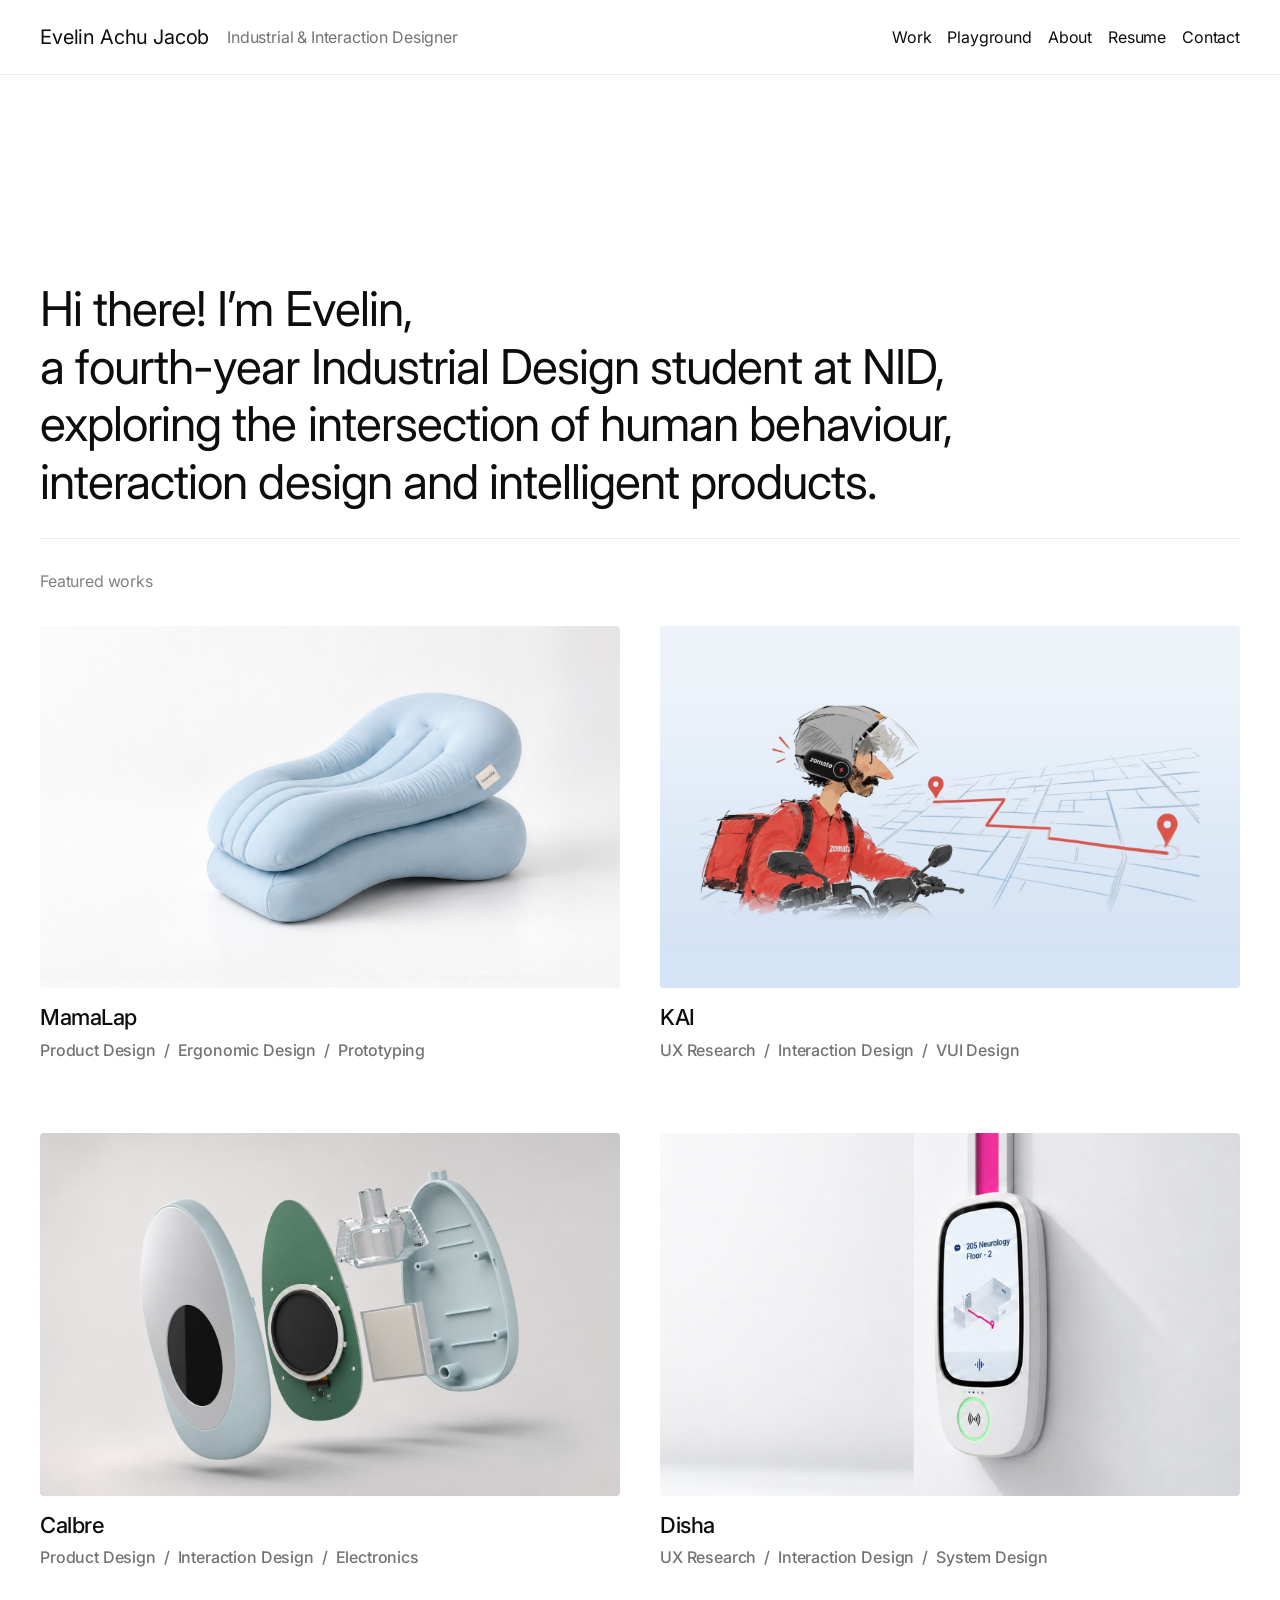
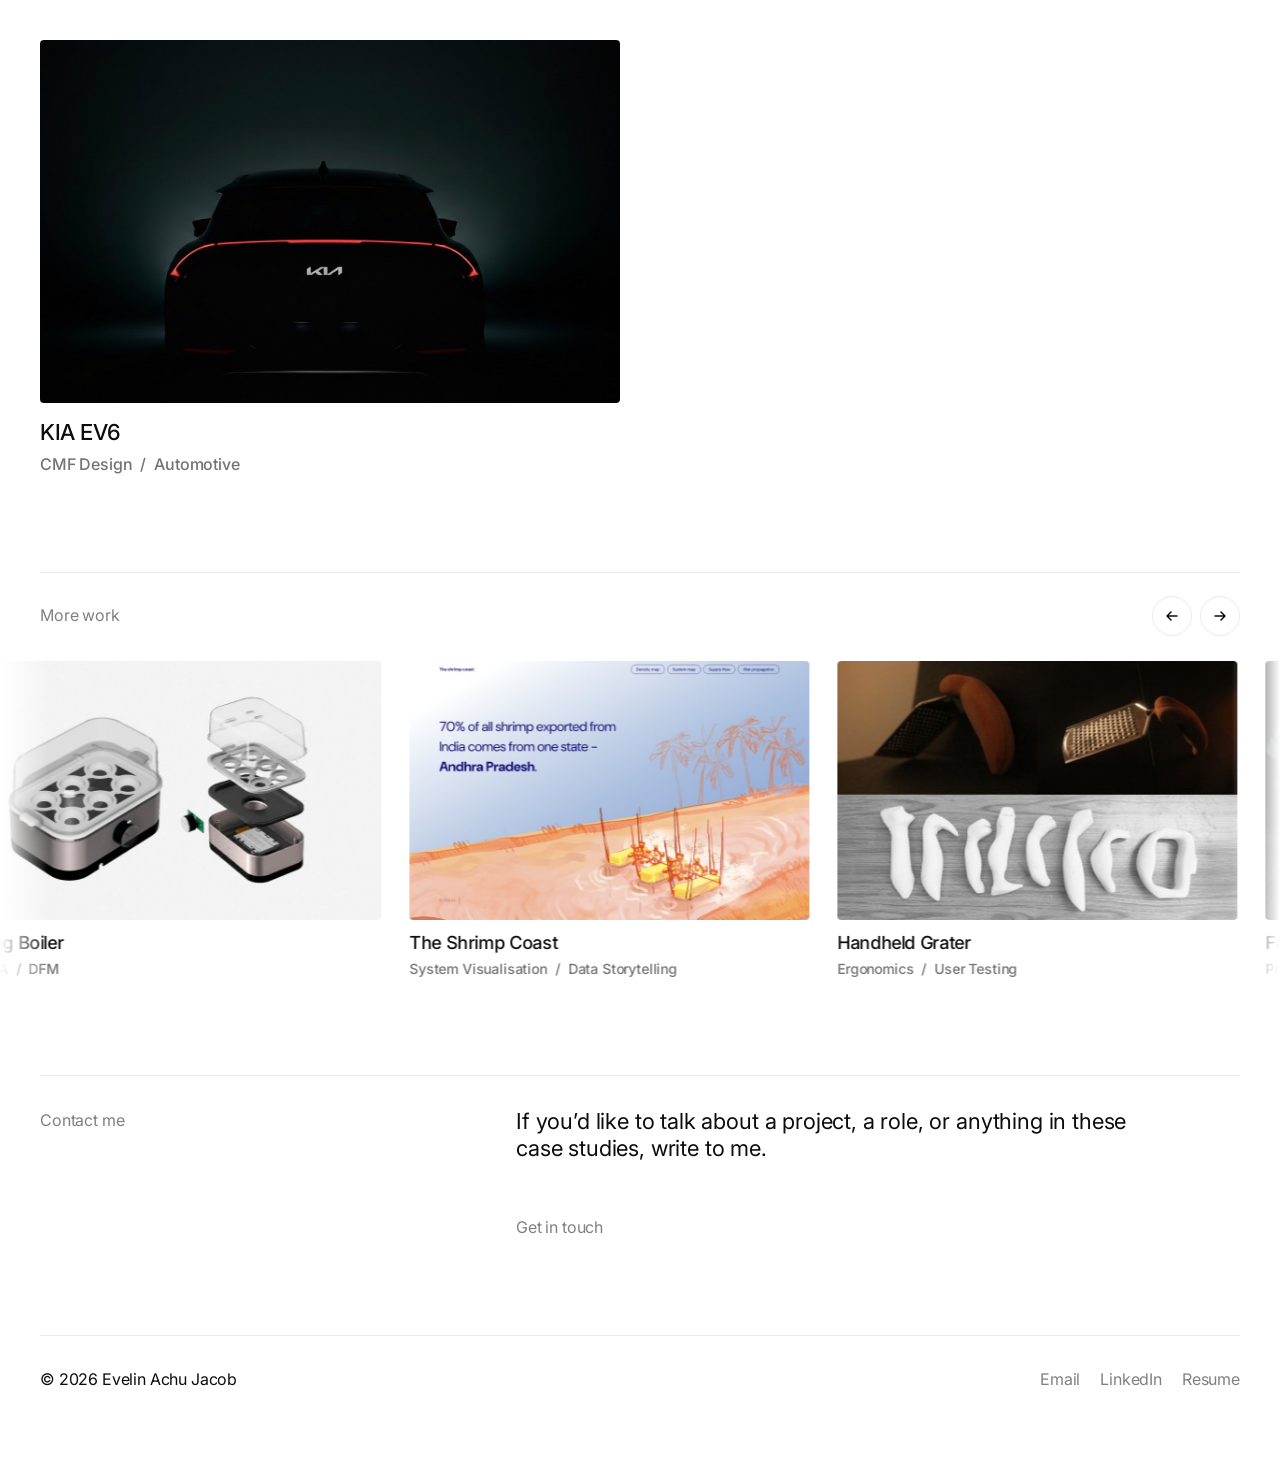
==== commit 0b26bde9: "Add GoatCounter visit counting and resume click tracking Co-Authored-By: Claude Opus 5.5 <noreply@an" ====
--- a/index.html
+++ b/index.html
@@ -3,6 +3,7 @@
 <meta charset="utf-8">
 <meta name="viewport" content="width=device-width,initial-scale=1">
 <title>Evelin Achu Jacob</title>
+<script data-goatcounter="https://evelin.goatcounter.com/count" async src="https://gc.zgo.at/count.js"></script>
 <script src="cursor.js"></script>
 <meta name="description" content="Evelin Achu Jacob, a fourth-year Industrial Design student at NID exploring human behaviour, interaction design and intelligent products.">
 <link rel="stylesheet" href="https://fonts.googleapis.com/css2?family=Inter:opsz,wght@14..32,300..500&display=swap">
@@ -139,7 +140,7 @@
     <a class="nav-work" href="#work">Work</a>
     <a href="playground.html">Playground</a>
     <a href="about.html">About</a>
-    <a href="resume.pdf" target="_blank" rel="noopener" data-cursor-text="Open resume">Resume</a>
+    <a href="resume.pdf" target="_blank" rel="noopener" data-goatcounter-click="resume-opened" data-goatcounter-title="Resume opened" data-cursor-text="Open resume">Resume</a>
     <a href="#contact">Contact</a>
   </nav>
 </header>
@@ -269,7 +270,7 @@
     <span class="links">
       <a href="mailto:jacobevelyn009@gmail.com">Email</a>
       <a href="https://www.linkedin.com/in/evelin-achu-jacob-a696622b6/" target="_blank" rel="noopener">LinkedIn</a>
-      <a href="resume.pdf" target="_blank" rel="noopener" data-cursor-text="Open resume">Resume</a>
+      <a href="resume.pdf" target="_blank" rel="noopener" data-goatcounter-click="resume-opened" data-goatcounter-title="Resume opened" data-cursor-text="Open resume">Resume</a>
     </span>
   </footer>
 </div>
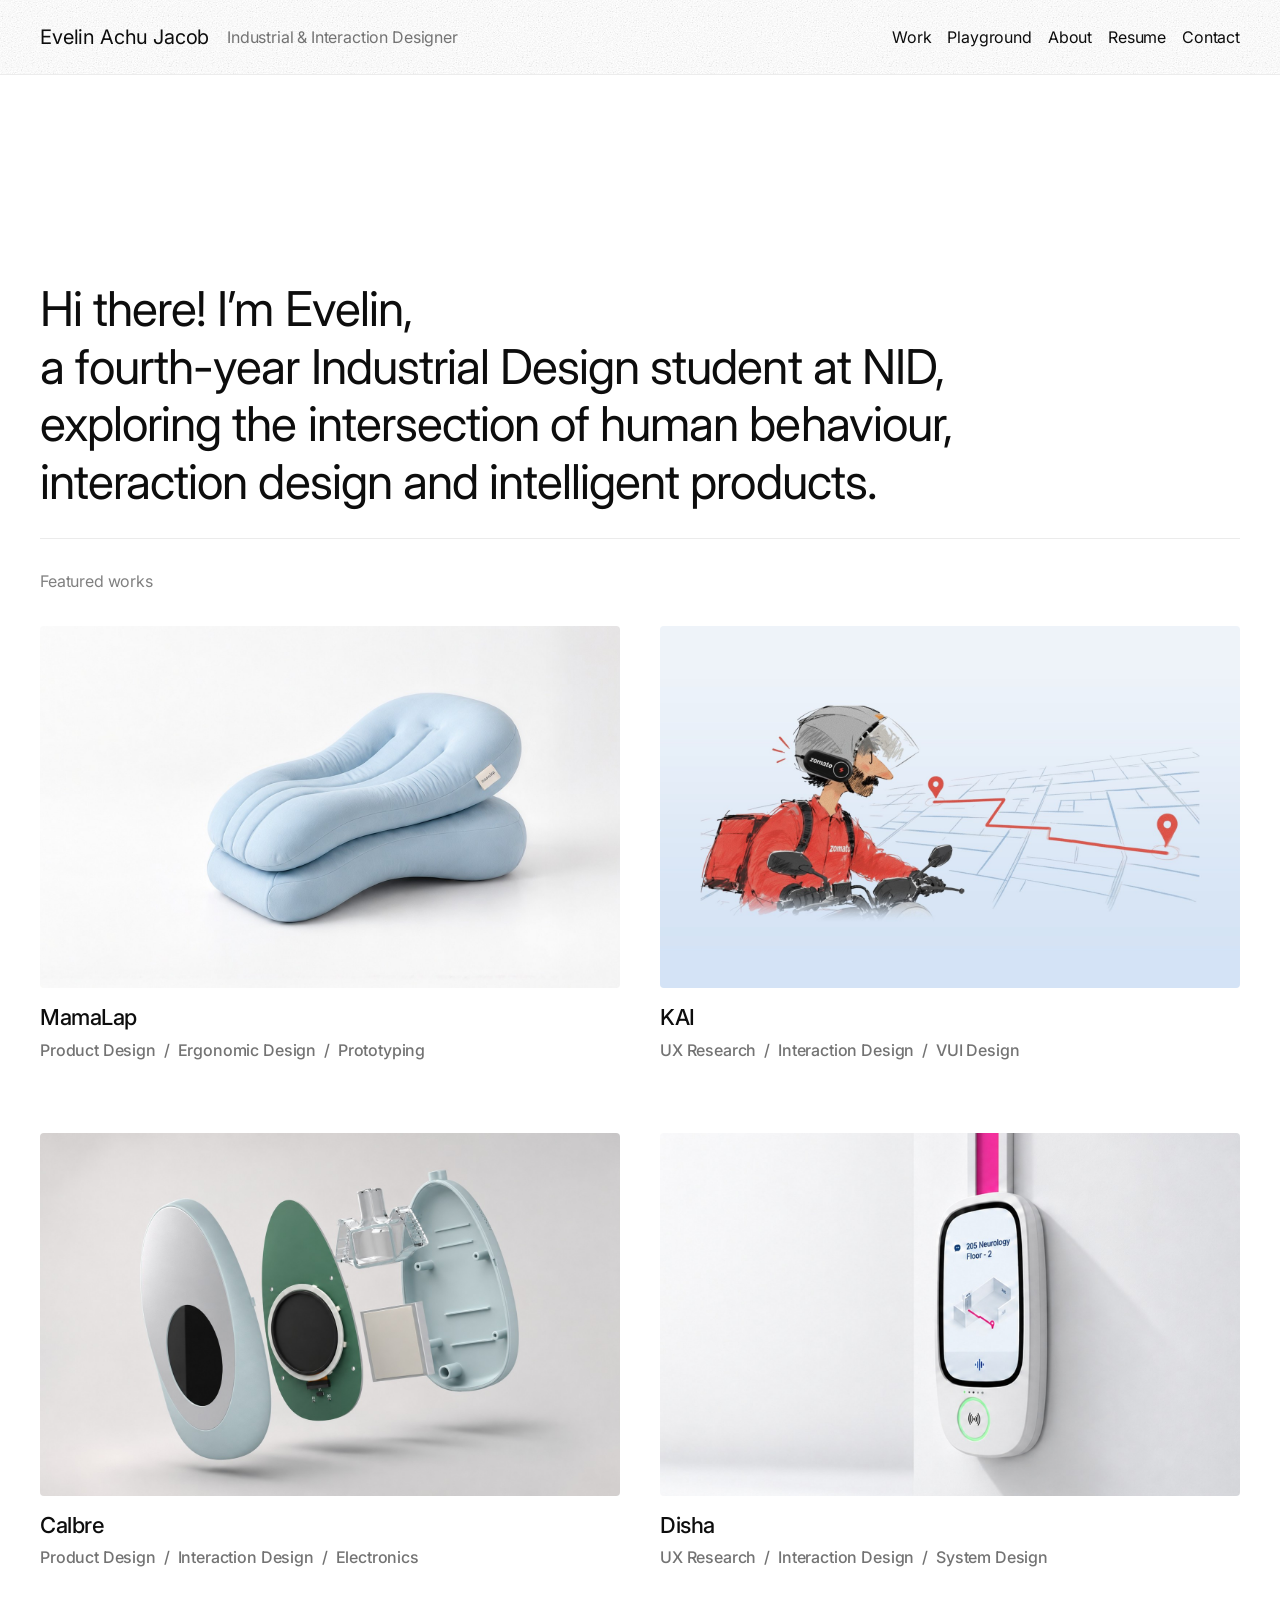
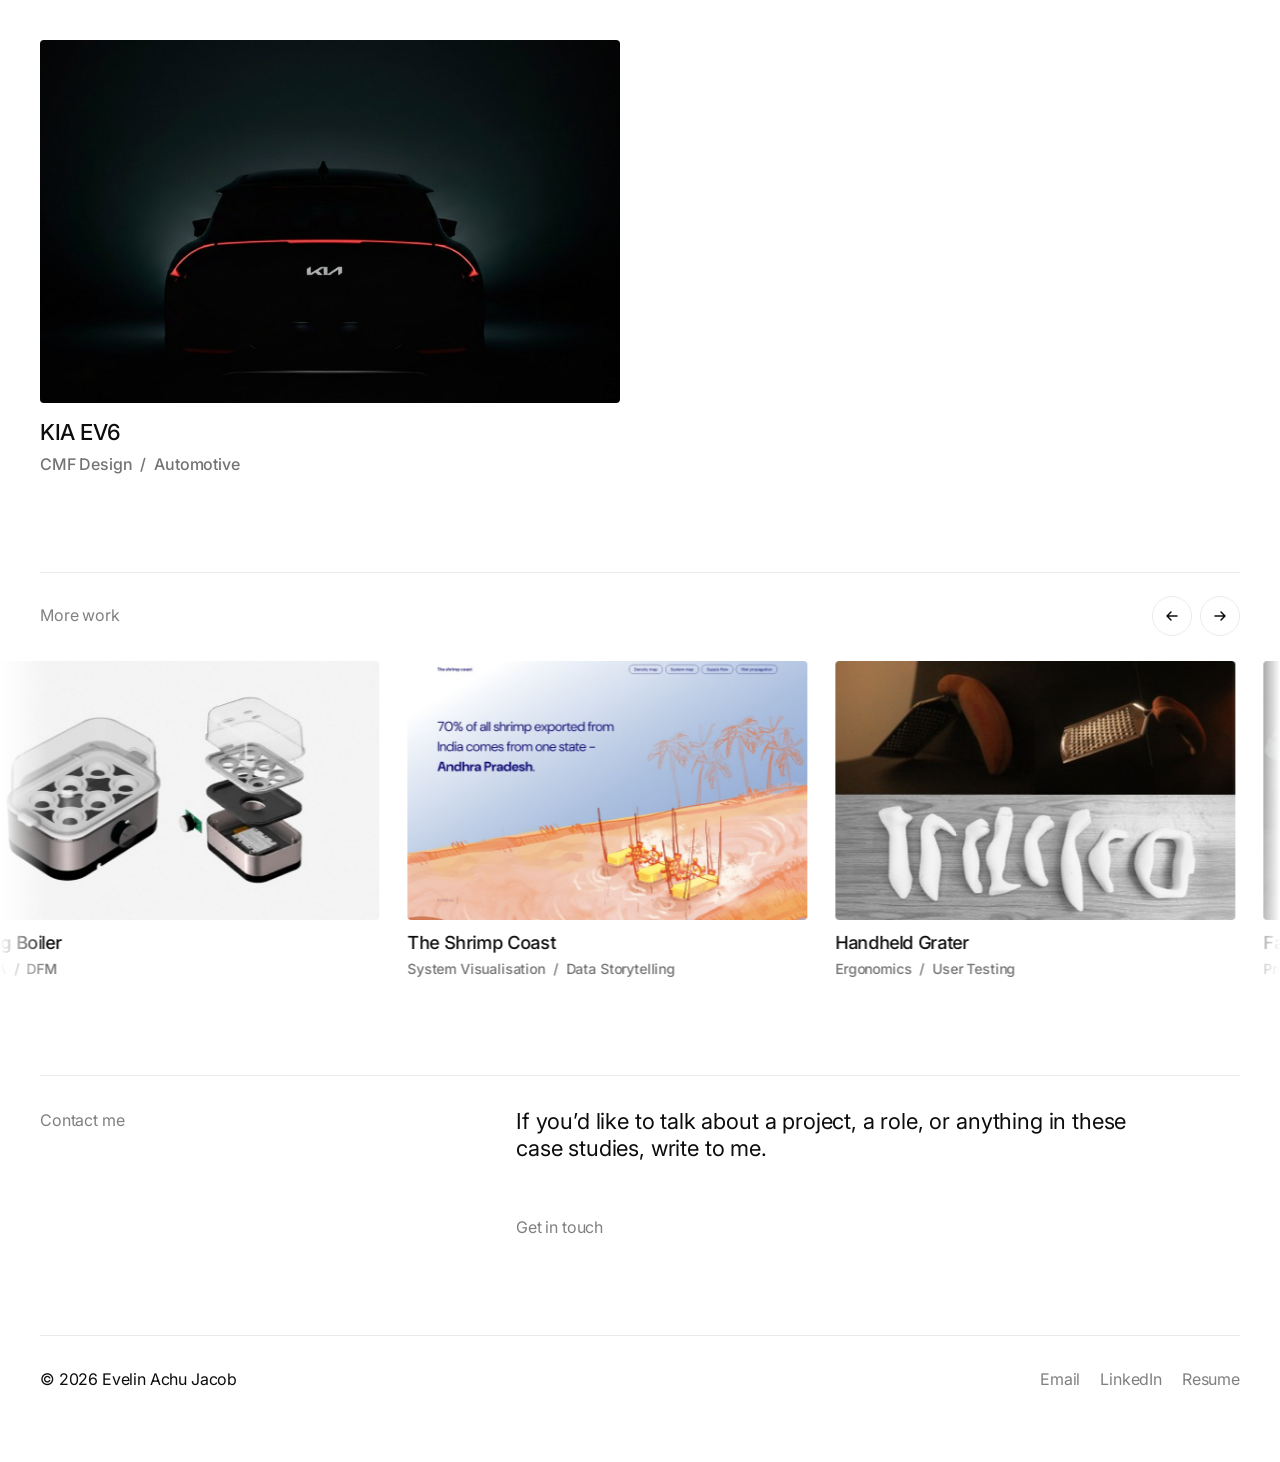
==== commit e93509e9: "Header stays on screen while scrolling, as a frosted grainy layer One header for every page now live" ====
--- a/index.html
+++ b/index.html
@@ -7,6 +7,7 @@
 <script src="cursor.js"></script>
 <meta name="description" content="Evelin Achu Jacob, a fourth-year Industrial Design student at NID exploring human behaviour, interaction design and intelligent products.">
 <link rel="stylesheet" href="https://fonts.googleapis.com/css2?family=Inter:opsz,wght@14..32,300..500&display=swap">
+<link rel="stylesheet" href="head.css">
 <style>
 /* layout after poombloom.com: header row, big greeting, label/content rows split by hairlines */
 :root{
@@ -21,13 +22,7 @@
 img{display:block;max-width:100%}
 .pad{padding:0 40px}
 
-/* header */
-.head{height:75px;display:flex;align-items:center;border-bottom:1px solid var(--line)}
-.head .name{font-size:20px;width:187px}
-.head .role{color:var(--soft)}
-.head nav{margin-left:auto;display:flex;gap:16px}
-.head nav a{transition:color .2s}
-.head nav a:hover{color:var(--soft)}
+/* header: shared, in head.css */
 
 /* greeting */
 .hero{padding-top:205px;padding-bottom:28px}
@@ -112,13 +107,9 @@
 
 @media (max-width:1199px){
   .split{grid-template-columns:1fr;row-gap:20px}
-  .head .role{display:none}
 }
 @media (max-width:809px){
   .pad{padding:0 20px}
-  .head .name{width:auto;font-size:17px}
-  .head nav{gap:14px}
-  .head .nav-work{display:none}
   .hero{padding-top:110px}
   .hero h1{font-size:34px}
   .hero h1 br{display:none}
@@ -133,7 +124,7 @@
 }
 </style>
 
-<header class="head pad">
+<header class="site-head">
   <a class="name" href="./">Evelin Achu Jacob</a>
   <span class="role">Industrial &amp; Interaction Designer</span>
   <nav>
--- a/head.css
+++ b/head.css
@@ -0,0 +1,47 @@
+/* Site header, shared by every page: Home, About, Playground and the case studies.
+   It stays at the top while the page scrolls, as a frosted, grainy layer: the page
+   blurs behind it and a fine noise sits on top. The name always leads back home.
+   .dark is the version for black pages (KIA EV6). */
+.site-head{
+  --h-ink:#0d0d0d; --h-soft:#737373; --h-line:rgba(13,13,13,.08);
+  --h-glass:rgba(255,255,255,.74); --h-grain:.09;
+  position:sticky;top:0;z-index:50;isolation:isolate;
+  box-sizing:border-box;height:75px;display:flex;align-items:center;padding:0 40px;
+  background:var(--h-glass);
+  -webkit-backdrop-filter:blur(18px) saturate(1.5);backdrop-filter:blur(18px) saturate(1.5);
+  border-bottom:1px solid var(--h-line);color:var(--h-ink);
+  font:400 16px/1.4 "Inter",system-ui,-apple-system,sans-serif;font-optical-sizing:auto;
+  letter-spacing:-.01em;-webkit-font-smoothing:antialiased;
+}
+/* the grain: high-contrast grey noise, tiled, under the text */
+.site-head::before{
+  content:"";position:absolute;inset:0;z-index:-1;pointer-events:none;
+  opacity:var(--h-grain);
+  background:url("data:image/svg+xml,%3Csvg xmlns='http://www.w3.org/2000/svg' width='180' height='180'%3E%3Cfilter id='g'%3E%3CfeTurbulence type='fractalNoise' baseFrequency='.8' numOctaves='3' stitchTiles='stitch'/%3E%3CfeColorMatrix type='saturate' values='0'/%3E%3CfeComponentTransfer%3E%3CfeFuncR type='linear' slope='2.4' intercept='-.7'/%3E%3CfeFuncG type='linear' slope='2.4' intercept='-.7'/%3E%3CfeFuncB type='linear' slope='2.4' intercept='-.7'/%3E%3CfeFuncA type='linear' slope='0' intercept='1'/%3E%3C/feComponentTransfer%3E%3C/filter%3E%3Crect width='100%25' height='100%25' filter='url(%23g)'/%3E%3C/svg%3E");
+}
+.site-head.dark{
+  --h-ink:#fff; --h-soft:#a3a3a3; --h-line:rgba(255,255,255,.1);
+  --h-glass:rgba(0,0,0,.7); --h-grain:.07;
+}
+/* browsers without backdrop blur get a near-solid bar so the text stays readable */
+@supports not ((-webkit-backdrop-filter:blur(1px)) or (backdrop-filter:blur(1px))){
+  .site-head{--h-glass:rgba(255,255,255,.95)}
+  .site-head.dark{--h-glass:rgba(0,0,0,.92)}
+}
+/* jumps to a section land below the header, not under it */
+html{scroll-padding-top:75px}
+/* EV6 section list sticks just under the header */
+.site-head ~ .pw .rail{top:75px}
+.site-head a{color:inherit;text-decoration:none}
+.site-head .name{font-size:20px;width:187px}
+.site-head .role{color:var(--h-soft)}
+.site-head nav{margin-left:auto;display:flex;gap:16px}
+.site-head nav a{transition:color .2s}
+.site-head nav a:hover{color:var(--h-soft)}
+@media (max-width:1199px){.site-head .role{display:none}}
+@media (max-width:809px){
+  .site-head{padding:0 20px}
+  .site-head .name{width:auto;font-size:17px}
+  .site-head nav{gap:14px}
+  .site-head .nav-work{display:none}
+}
